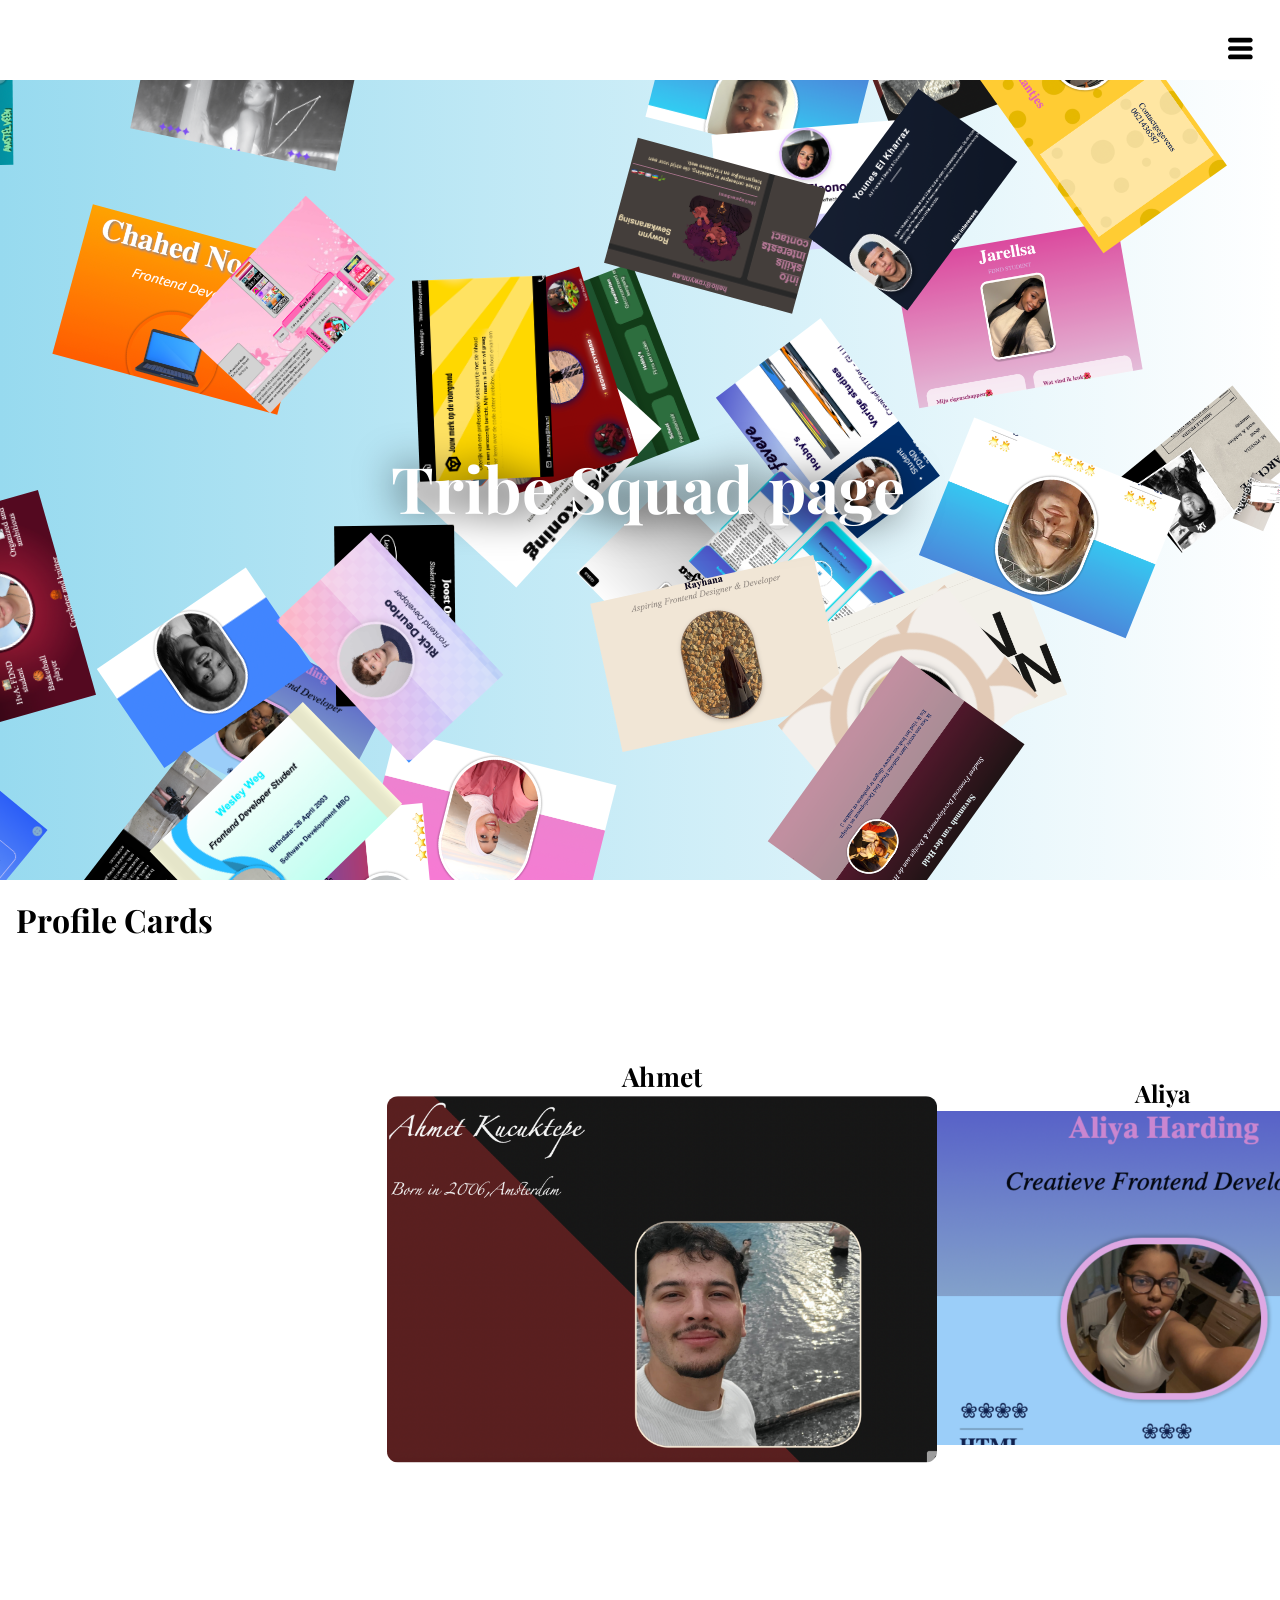
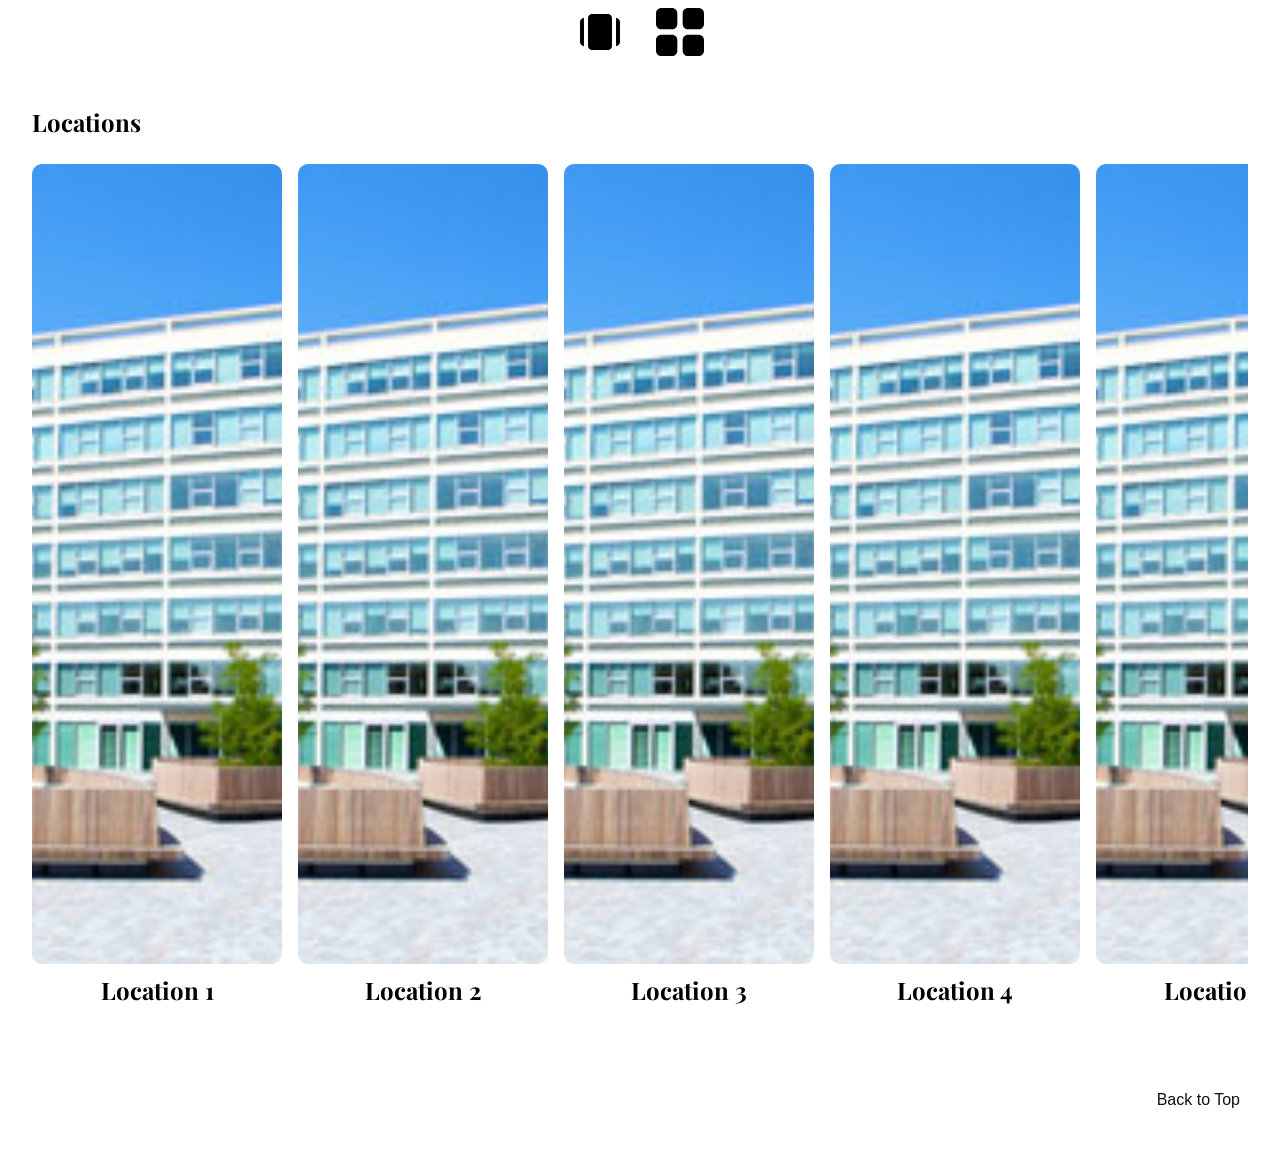
==== index.html @ 88c7d04c "changed img size" ====
<!DOCTYPE html>
<html lang="en">

<head>
    <meta charset="UTF-8">
    <meta name="viewport" content="width=device-width, initial-scale=1.0">
    <title>Tribe Squad Page</title>
    <link rel="stylesheet" href="styles/style.css">
    <link rel="stylesheet" href="styles/nav.css">
    <link rel="stylesheet" href="styles/front-page.css">
    <link rel="stylesheet" href="styles/footer.css">
    <link rel="stylesheet" href="styles/carrousel-grid-cards.css">
    <link rel="stylesheet" href="styles/hero.css">
    <link rel="stylesheet" href="styles/location-scroll-area.css">

    <script src="scripts/script.js" defer></script>
</head>

<body>
    <!-- HEADER -->
    <header>
        <h1>Tribe Squad page</h1>
        <!-- NAVIGATION -->
        <nav>
            <button popovertarget="navigation" aria-label="Toggle navigation menu">
                <img src="./assets/svg/nav-icon.svg" alt="Nav Icon" width="25" height="25">
            </button>
            <ul popover id="navigation">
                <li>
                    <a href="index.html">Home</a>
                </li>
                <li>
                    <a href="#profile-cards">Profile Cards</a>
                </li>
                <li>
                    <a href="#locations">Locations</a>
                </li>
            </ul>
        </nav>
        <!-- END NAVIGATION -->
    </header>
    <!-- END HEADER -->
    <!-- MAIN -->
    <main>
        <!-- HERO -->
        <ul class="hero">
            <li>
                <a href="https://temhasene.github.io/your-tribe-profile-card/">
                    <img src="assets/Ahmet.png" alt="Ahmet" title="Ahmet" width="1772" height="1181">
                </a>
            </li>
            <li>
                <a href="https://aliyaharding.github.io/your-tribe-profile-card/">
                    <img src="assets/Aliya.png" alt="Aliya" title="Aliya" width="1772" height="1181">
                </a>
            </li>
            <li>
                <a href="https://ayalefevere.github.io/your-tribe-profile-card/">
                    <img src="assets/Aya.png" alt="Aya" title="Aya" width="1772" height="1181">
                </a>
            </li>
            <li>
                <a href="https://beyzaarkan.github.io/your-tribe-profile-card/">
                    <img src="assets/Beyza.png" alt="Beyza" title="Beyza" width="1772" height="1181">
                </a>
            </li>
            <li>
                <a href="https://brittvegt.github.io/your-tribe-profile-card/">
                    <img src="assets/Britt.png" alt="Britt" title="Britt" width="1772" height="1181">
                </a>
            </li>
            <li>
                <a href="https://calistusgit.github.io/your-tribe-profile-card/">
                    <img src="assets/Calistus.png" alt="Calistus" title="Calistus" width="1772" height="1181">
                </a>
            </li>
            <li>
                <a href="https://celeste0012.github.io/your-tribe-profile-card/">
                    <img src="assets/Celeste.png" alt="Celeste" title="Celeste" width="1772" height="1181">
                </a>
            </li>
            <li>
                <a href="https://chahedddd.github.io/your-tribe-profile-card/">
                    <img src="assets/Chahed.png" alt="Chahed" title="Chahed" width="1772" height="1181">
                </a>
            </li>
            <li>
                <a href="https://davidoo379.github.io/your-tribe-profile-card/">
                    <img src="assets/David.png" alt="David" title="David" width="1772" height="1181">
                </a>
            </li>
            <li>
                <a href="https://emmatje.github.io/your-tribe-profile-card/">
                    <img src="assets/Emmanuel.png" alt="Emmanuel" title="Emmanuel" width="1772" height="1181">
                </a>
            </li>
            <li>
                <a href="https://h-mti.github.io/your-tribe-profile-card/">
                    <img src="assets/Hajar.png" alt="Hajar" title="Hajar" width="1772" height="1181">
                </a>
            </li>
            <li>
                <a href="https://js5603.github.io/your-tribe-profile-card/">
                    <img src="assets/Jarellsa.png" alt="Jarellsa" title="Jarellsa" width="1772" height="1181">
                </a>
            </li>
            <li>
                <a href="https://jesperkoning1.github.io/your-tribe-profile-card/">
                    <img src="assets/Jesper.png" alt="Jesper" title="Jesper" width="1772" height="1181">
                </a>
            </li>
            <li>
                <a href="https://s2108887.github.io/your-tribe-profile-card/">
                    <img src="assets/Joost.png" alt="Joost" title="Joost" width="1772" height="1181">
                </a>
            </li>
            <li>
                <a href="https://justinverbon1234.github.io/your-tribe-profile-card/">
                    <img src="assets/Justin.png" alt="Justin" title="Justin" width="1772" height="1181">
                </a>
            </li>
            <li>
                <a href="https://loisaantjes.github.io/your-tribe-profile-card/">
                    <img src="assets/Lois.png" alt="Lois" title="Lois" width="1772" height="1181">
                </a>
            </li>
            <li>
                <a href="https://louavb.github.io/your-tribe-profile-card/">
                    <img src="assets/Lou.png" alt="Lou" title="Lou" width="1772" height="1181">
                </a>
            </li>
            <li>
                <a href="https://lyannebos.github.io/your-tribe-profile-card/">
                    <img src="assets/Lyanne.png" alt="Lyanne" title="Lyanne" width="1772" height="1181">
                </a>
            </li>
            <li>
                <a href="https://lyndsey07.github.io/your-tribe-profile-card/">
                    <img src="assets/Lyndsey.png" alt="Lyndsey" title="Lyndsey" width="1772" height="1181">
                </a>
            </li>
            <li>
                <a href="https://melis5016.github.io/your-tribe-profile-card/">
                    <img src="assets/Melissa.png" alt="Melissa" title="Melissa" width="1772" height="1181">
                </a>
            </li>
            <li>
                <a href="https://mikahartono007.github.io/your-tribe-profile-card/">
                    <img src="assets/Mika.png" alt="Mika" title="Mika" width="1772" height="1181">
                </a>
            </li>
            <li>
                <a href="https://m1riale.github.io/your-tribe-profile-card/">
                    <img src="assets/Miriale.png" alt="Miriale" title="Miriale" width="1772" height="1181">
                </a>
            </li>
            <li>
                <a href="https://noeyoo26.github.io/your-tribe-profile-card/">
                    <img src="assets/Noey.png" alt="Noey" title="Noey" width="1772" height="1181">
                </a>
            </li>
            <li>
                <a href="https://queeny2003.github.io/your-tribe-profile-card/">
                    <img src="assets/Queeny.png" alt="Queeny" title="Queeny" width="1772" height="1181">
                </a>
            </li>
            <li>
                <a href="https://rabiaarkan.github.io/your-tribe-profile-card/">
                    <img src="assets/Rabia.png" alt="Rabia" title="Rabia" width="1772" height="1181">
                </a>
            </li>
            <li>
                <a href="https://rayhana7.github.io/your-tribe-profile-card/">
                    <img src="assets/Rayhana.png" alt="Rayhana" title="Rayhana" width="1772" height="1181">
                </a>
            </li>
            <li>
                <a href="https://rickd377.github.io/your-tribe-profile-card/">
                    <img src="assets/Rick.png" alt="Rick" title="Rick" width="1772" height="1181">
                </a>
            </li>
            <li>
                <a href="https://rosavandenbos.github.io/your-tribe-profile-card/">
                    <img src="assets/Rosa.png" alt="Rosa" title="Rosa" width="1772" height="1181">
                </a>
            </li>
            <li>
                <a href="https://rowynn-eu.github.io/fdnd-profile-card/">
                    <img src="assets/Rowynn.png" alt="Rowynn" title="Rowynn" width="1772" height="1181">
                </a>
            </li>
            <li>
                <a href="https://sambalsamss.github.io/your-tribe-profile-card/">
                    <img src="assets/Sam.png" alt="Sam" title="Sam" width="1772" height="1181">
                </a>
            </li>
            <li>
                <a href="https://samielb.github.io/your-tribe-profile-card/">
                    <img src="assets/Sami.png" alt="Sami" title="Sami" width="1772" height="1181">
                </a>
            </li>
            <li>
                <a href="https://savannahvdheld.github.io/your-tribe-profile-card/">
                    <img src="assets/Savannah.png" alt="Savannah" title="Savannah" width="1772" height="1181">
                </a>
            </li>
            <li>
                <a href="https://sophieediepenmaat.github.io/your-tribe-profile-card/">
                    <img src="assets/Sophie.png" alt="Sophie" title="Sophie" width="1772" height="1181">
                </a>
            </li>
            <li>
                <a href="https://stldevelopment.github.io/your-tribe-profile-card/">
                    <img src="assets/Sun.png" alt="Sun" title="Sun" width="1772" height="1181">
                </a>
            </li>
            <li>
                <a href="https://thijs-fdnd.github.io/your-tribe-profile-card/">
                    <img src="assets/Thijs.png" alt="Thijs" title="Thijs" width="1772" height="1181">
                </a>
            </li>
            <li>
                <a href="https://toonicwesley.github.io/your-tribe-profile-card/">
                    <img src="assets/Wesley.png" alt="Wesley" title="Wesley" width="1772" height="1181">
                </a>
            </li>
            <li>
                <a href="https://youneselkharraz.github.io/i-love-web/">
                    <img src="assets/Younes.png" alt="Younes" title="Younes" width="1772" height="1181">
                </a>
            </li>
            <li>
                <a href="https://y0usss.github.io/your-tribe-profile-card/">
                    <img src="assets/Youssra.png" alt="Youssra" title="Youssra" width="1772" height="1181">
                </a>
            </li>

        </ul>
        <!-- END HERO -->
        <!-- PROFILE CARDS -->
        <section class="profile-cards" id="profile-cards">
            <h2>Profile Cards</h2>
            <ul>
                <li>
                    <h3>Ahmet</h3>
                    <a href="https://temhasene.github.io/your-tribe-profile-card/">
                        <img src="assets/Ahmet.png" alt="Ahmet" width="1772" height="1181">
                    </a>
                </li>
                <li>
                    <h3>Aliya</h3>
                    <a href="https://aliyaharding.github.io/your-tribe-profile-card/">
                        <img src="assets/Aliya.png" alt="Aliya" width="1772" height="1181">
                    </a>
                </li>
                <li>
                    <h3>Aya</h3>
                    <a href="https://ayalefevere.github.io/your-tribe-profile-card/">
                        <img src="assets/Aya.png" alt="Aya" width="1772" height="1181">
                    </a>
                </li>
                <li>
                    <h3>Beyza</h3>
                    <a href="https://beyzaarkan.github.io/your-tribe-profile-card/">
                        <img src="assets/Beyza.png" alt="Beyza" width="1772" height="1181">
                    </a>
                </li>
                <li>
                    <h3>Britt</h3>
                    <a href="https://brittvegt.github.io/your-tribe-profile-card/">
                        <img src="assets/Britt.png" alt="Britt" width="1772" height="1181">
                    </a>
                </li>
                <li>
                    <h3>Calistus</h3>
                    <a href="https://calistusgit.github.io/your-tribe-profile-card/">
                        <img src="assets/Calistus.png" alt="Calistus" width="1772" height="1181">
                    </a>
                </li>
                <li>
                    <h3>Celeste</h3>
                    <a href="https://celeste0012.github.io/your-tribe-profile-card/">
                        <img src="assets/Celeste.png" alt="Celeste" width="1772" height="1181">
                    </a>
                </li>
                <li>
                    <h3>Chahed</h3>
                    <a href="https://chahedddd.github.io/your-tribe-profile-card/">
                        <img src="assets/Chahed.png" alt="Chahed" width="1772" height="1181">
                    </a>
                </li>
                <li>
                    <h3>David</h3>
                    <a href="https://davidoo379.github.io/your-tribe-profile-card/">
                        <img src="assets/David.png" alt="David" width="1772" height="1181">
                    </a>
                </li>
                <li>
                    <h3>Emmanuel</h3>
                    <a href="https://emmatje.github.io/your-tribe-profile-card/">
                        <img src="assets/Emmanuel.png" alt="Emmanuel" width="1772" height="1181">
                    </a>
                </li>
                <li>
                    <h3>Hajar</h3>
                    <a href="https://h-mti.github.io/your-tribe-profile-card/">
                        <img src="assets/Hajar.png" alt="Hajar" width="1772" height="1181">
                    </a>
                </li>
                <li>
                    <h3>Jarellsa</h3>
                    <a href="https://js5603.github.io/your-tribe-profile-card/">
                        <img src="assets/Jarellsa.png" alt="Jarellsa" width="1772" height="1181">
                    </a>
                </li>
                <li>
                    <h3>Jesper</h3>
                    <a href="https://jesperkoning1.github.io/your-tribe-profile-card/">
                        <img src="assets/Jesper.png" alt="Jesper" width="1772" height="1181">
                    </a>
                </li>
                <li>
                    <h3>Joost</h3>
                    <a href="https://s2108887.github.io/your-tribe-profile-card/">
                        <img src="assets/Joost.png" alt="Joost" width="1772" height="1181">
                    </a>
                </li>
                <li>
                    <h3>Justin</h3>
                    <a href="https://justinverbon1234.github.io/your-tribe-profile-card/">
                        <img src="assets/Justin.png" alt="Justin" width="1772" height="1181">
                    </a>
                </li>
                <li>
                    <h3>Lois</h3>
                    <a href="https://loisaantjes.github.io/your-tribe-profile-card/">
                        <img src="assets/Lois.png" alt="Lois" width="1772" height="1181">
                    </a>
                </li>
                <li>
                    <h3>Lou</h3>
                    <a href="https://louavb.github.io/your-tribe-profile-card/">
                        <img src="assets/Lou.png" alt="Lou" width="1772" height="1181">
                    </a>
                </li>
                <li>
                    <h3>Lyanne</h3>
                    <a href="https://lyannebos.github.io/your-tribe-profile-card/">
                        <img src="assets/Lyanne.png" alt="Lyanne" width="1772" height="1181">
                    </a>
                </li>
                <li>
                    <h3>Lyndsey</h3>
                    <a href="https://lyndsey07.github.io/your-tribe-profile-card/">
                        <img src="assets/Lyndsey.png" alt="Lyndsey" width="1772" height="1181">
                    </a>
                </li>
                <li>
                    <h3>Melissa</h3>
                    <a href="https://melis5016.github.io/your-tribe-profile-card/">
                        <img src="assets/Melissa.png" alt="Melissa" width="1772" height="1181">
                    </a>
                </li>
                <li>
                    <h3>Mika</h3>
                    <a href="https://mikahartono007.github.io/your-tribe-profile-card/">
                        <img src="assets/Mika.png" alt="Mika" width="1772" height="1181">
                    </a>
                </li>
                <li>
                    <h3>Miriale</h3>
                    <a href="https://m1riale.github.io/your-tribe-profile-card/">
                        <img src="assets/Miriale.png" alt="Miriale" width="1772" height="1181">
                    </a>
                </li>
                <li>
                    <h3>Noey</h3>
                    <a href="https://noeyoo26.github.io/your-tribe-profile-card/">
                        <img src="assets/Noey.png" alt="Noey" width="1772" height="1181">
                    </a>
                </li>
                <li>
                    <h3>Queeny</h3>
                    <a href="https://queeny2003.github.io/your-tribe-profile-card/">
                        <img src="assets/Queeny.png" alt="Queeny" width="1772" height="1181">
                    </a>
                </li>
                <li>
                    <h3>Rabia</h3>
                    <a href="https://rabiaarkan.github.io/your-tribe-profile-card/">
                        <img src="assets/Rabia.png" alt="Rabia" width="1772" height="1181">
                    </a>
                </li>
                <li>
                    <h3>Rayhana</h3>
                    <a href="https://rayhana7.github.io/your-tribe-profile-card/">
                        <img src="assets/Rayhana.png" alt="Rayhana" width="1772" height="1181">
                    </a>
                </li>
                <li>
                    <h3>Rick</h3>
                    <a href="https://rickd377.github.io/your-tribe-profile-card/">
                        <img src="assets/Rick.png" alt="Rick" width="1772" height="1181">
                    </a>
                </li>
                <li>
                    <h3>Rosa</h3>
                    <a href="https://rosavandenbos.github.io/your-tribe-profile-card/">
                        <img src="assets/Rosa.png" alt="Rosa" width="1772" height="1181">
                    </a>
                </li>
                <li>
                    <h3>Rowynn</h3>
                    <a href="https://rowynn-eu.github.io/fdnd-profile-card/">
                        <img src="assets/Rowynn.png" alt="Rowynn" width="1772" height="1181">
                    </a>
                </li>
                <li>
                    <h3>Sam</h3>
                    <a href="https://sambalsamss.github.io/your-tribe-profile-card/">
                        <img src="assets/Sam.png" alt="Sam" width="1772" height="1181">
                    </a>
                </li>
                <li>
                    <h3>Sami</h3>
                    <a href="https://samielb.github.io/your-tribe-profile-card/">
                        <img src="assets/Sami.png" alt="Sami" width="1772" height="1181">
                    </a>
                </li>
                <li>
                    <h3>Savannah</h3>
                    <a href="https://savannahvdheld.github.io/your-tribe-profile-card/">
                        <img src="assets/Savannah.png" alt="Savannah" width="1772" height="1181">
                    </a>
                </li>
                <li>
                    <h3>Sophie</h3>
                    <a href="https://sophieediepenmaat.github.io/your-tribe-profile-card/">
                        <img src="assets/Sophie.png" alt="Sophie" width="1772" height="1181">
                    </a>
                </li>
                <li>
                    <h3>Sun</h3>
                    <a href="https://stldevelopment.github.io/your-tribe-profile-card/">
                        <img src="assets/Sun.png" alt="Sun" width="1772" height="1181">
                    </a>
                </li>
                <li>
                    <h3>Thijs</h3>
                    <a href="https://thijs-fdnd.github.io/your-tribe-profile-card/">
                        <img src="assets/Thijs.png" alt="Thijs" width="1772" height="1181">
                    </a>
                </li>
                <li>
                    <h3>Wesley</h3>
                    <a href="https://toonicwesley.github.io/your-tribe-profile-card/">
                        <img src="assets/Wesley.png" alt="Wesley" width="1772" height="1181">
                    </a>
                </li>
                <li>
                    <h3>Younes</h3>
                    <a href="https://youneselkharraz.github.io/i-love-web/">
                        <img src="assets/Younes.png" alt="Younes" width="1772" height="1181">
                    </a>
                </li>
                <li>
                    <h3>Youssra</h3>
                    <a href="https://y0usss.github.io/your-tribe-profile-card/">
                        <img src="assets/Youssra.png" alt="Youssra" width="1772" height="1181">
                    </a>
                </li>
            </ul>
            <!-- CAROUSEL/GRID BUTTONS -->
            <div class="carrousel-grid-toggle"> <!-- DIV FOR CAROUSEL/GRID BUTTONS BACKGROUND -->
                <button class="carrousel-button">
                    <img src="./assets/svg/carrousel-icon.svg" alt="Nav Icon" width="80" height="80">
                </button>
                <button class="grid-button">
                    <img src="./assets/svg/grid-icon.svg" alt="Nav Icon" width="80" height="80">
                </button>
            </div>
            <!-- END CAROUSEL/GRID BUTTONS -->
        </section>
        <!-- END PROFILE CARDS -->
        <!-- LOCATIONS -->
        <section id="locations">
            <h2>Locations</h2>
            <ul>
                <li>
                    <!-- #TODO FILL ? IN WITH IMAGE AND LINK AND TITLE -->
                    <a href="template-location.html">
                        <img src="assets/Location placeholder.jpg" alt="Location 1" width="1200" height="800">
                    </a>
                    <h3>Location 1</h3>
                </li>
                 <li>
                    <!-- #TODO FILL ? IN WITH IMAGE AND LINK AND TITLE -->
                    <a href="template-location.html">
                        <img src="assets/Location placeholder.jpg" alt="Location 2" width="1200" height="800">
                    </a>
                    <h3>Location 2</h3>
                </li>
                 <li>
                    <!-- #TODO FILL ? IN WITH IMAGE AND LINK AND TITLE -->
                    <a href="template-location.html">
                        <img src="assets/Location placeholder.jpg" alt="Location 3" width="1200" height="800">
                    </a>
                    <h3>Location 3</h3>
                </li>
                 <li>
                    <!-- #TODO FILL ? IN WITH IMAGE AND LINK AND TITLE -->
                    <a href="template-location.html">
                        <img src="assets/Location placeholder.jpg" alt="Location 4" width="1200" height="800">
                    </a>
                    <h3>Location 4</h3>
                </li>
                 <li>
                    <!-- #TODO FILL ? IN WITH IMAGE AND LINK AND TITLE -->
                    <a href="template-location.html">
                        <img src="assets/Location placeholder.jpg" alt="Location 5" width="1200" height="800">
                    </a>
                    <h3>Location 5</h3>
                </li>
            </ul>
        </section>
        <!-- END LOCATIONS -->
    </main>
    <!-- END MAIN -->
    <!-- FOOTER -->
    <footer>
        <a href="#">Back to Top</a>
    </footer>
    <!-- END FOOTER -->
</body>

</html>
---- styles/style.css ----
/* ==================================================
   CSS VARIABLES
   Globale waarden die door de hele website
   gebruikt kunnen worden.
   ================================================== */
@import url('https://fonts.googleapis.com/css2?family=Playfair+Display:wght@400;500;600;700&display=swap');
@import url('https://fonts.googleapis.com/css2?family=Comic+Relief:wght@400;700&display=swap');

:root {
   /* TYPOGRAPHY */
   --FONT_FAMILY: Arial, sans-serif;
   --FONT_FAMILY_ARROW_ICONS: "Comic Relief", sans-serif;
   --FONT_TITLE: 'Playfair Display', serif;
   --FONT_SIZE: 1rem;
   --FONT_SIZE_H1: 4rem;
   --FONT_SIZE_H2: 2rem;
   --FONT_SIZE_H3: 1.5rem;
   --LINE_HEIGHT: 1.5;

   /* COLORS */
   --COLOR_BACKGROUND: #ffffff;
   --COLOR_BACKGROUND_HIGHLIGHT: #97daef;
   --COLOR_BACKGROUND_BUTTON: #e4e4e4;
   --COLOR_BACKGROUND_ACTIVE: #696969;
   --COLOR_BACKGROUND_GRADIENT: #97daef;
   --COLOR_BACKGROUND_GRID_CARDS: #a6d8e6;
   --COLOR_WHITE: #ffffff;
   --COLOR_BLACK: #000000;
   --COLOR_TEXT: #111111;

   /* SPACING */
   --SPACING_SMALL: 0.5rem;
   --SPACING_MEDIUM: 1rem;
   --SPACING_LARGE: 2rem;

   /* BORDERS */
   --BORDER_RADIUS: 10px;
   --BORDER_WITDH: 1px;
   --BORDER_COLOR: #000000;

   /* HEADER */
   --HEADER_HEIGHT: 5rem;

   /* HERO */
   --HERO_HEIGHT: 800px;

   /* PROFILE CARDS SECTION */
   --PROFILE_CARD_SECTION_HEIGHT: 600px;
   --PROFILE_CARD_ACTIVE_SCALE: 1.1;
   --PROFILE_CARD_ACTIVE_SCALE_MOBILE: 1.3;
   --PROFILE_CARD_GRID_MIN_WIDTH: 250px;

   /* ARROW BUTTONS */
   --ARROW_BUTTON_SCALE: 10rem;

   /* PROFILE CARD VIEWING MODE BUTTONS */
   --VIEWING_MODE_BUTTONS_SIZE: 80px;

   /* BREAKPOINTS */
   --BREAKPOINT_MOBILE: 40rem;

}


/* ==================================================
   STYLE RESET
   Standaard browserstijlen worden gereset zodat
   we vanuit een consistente basis kunnen werken.
   ================================================== */

/*
   Box-sizing zorgt ervoor dat padding en border
   worden meegerekend in de totale breedte en
   hoogte van een element.
*/
*,
*::before,
*::after {
   box-sizing: border-box;
}


/*
   Standaard margin en padding worden verwijderd.
*/
* {
   margin: 0;
   padding: 0;
}


/*
   De body gebruikt het standaard lettertype,
   de standaard tekstgrootte en regelafstand
   van de website.
*/
body {
   background-color: var(--COLOR_BACKGROUND);
   color: var(--COLOR_TEXT);
   font-family: var(--FONT_FAMILY);
   font-size: var(--FONT_SIZE);
   line-height: var(--LINE_HEIGHT);
}


/*
   De standaard bolletjes en nummers van lijsten
   worden verwijderd.
*/
ul,
ol {
   list-style: none;
}


/*
   Afbeeldingen worden als block-element weergegeven
   en kunnen niet groter worden dan hun container.
*/
img {
   display: block;
   max-width: 100%;
}


/*
   Links nemen standaard de kleur over van hun
   omliggende element.
*/
a {
   color: inherit;
   text-decoration: none;
}


/*
   Buttons gebruiken hetzelfde lettertype als
   de rest van de website.
*/
button {
   font: inherit;
}

/* TITLES */

h1,
h2,
h3 {
   font-family: var(--FONT_TITLE);
   font-weight: 700;
   color: var(--COLOR_BLACK);
}
---- styles/nav.css ----
/* MAKE THE HEADER STICKY EN GRID */
header {
    position: sticky;
    top: 0;
    display: grid;
    background-color: var(--COLOR_BACKGROUND);
    grid-template-columns: 1fr 80px;
    height: var(--HEADER_HEIGHT);
    width: 100%;
    z-index: 1;

    @media (min-width: 30em) {
        position: relative;
    }
}

/* ALIGN THE TITLE */
header h1 {
    align-self: center;
    padding-left: var(--SPACING_MEDIUM);
    font-family: var(--FONT_TITLE);
    font-size: var(--FONT_SIZE_H1);

    /* MOVE TITLE TO CENTER OF HERO */
    @media (min-width: 30em) {
        justify-self: center;
        transform: translate(40px, calc(calc(var(--HERO_HEIGHT) / 2) + calc(var(--HEADER_HEIGHT)) / 2));
        filter: drop-shadow(0px 0px 20px rgb(0, 0, 0));
        color: var(--COLOR_WHITE)
    }
}

/* ALIGN THE NAV BUTTON */
nav {
    padding: var(--SPACING_MEDIUM);
    align-self: center;
    justify-self: center;
    display: flex;
}

/* NAV BUTTON STYLING */
button[popovertarget] {
    padding: var(--SPACING_SMALL);
    border-radius: var(--BORDER_RADIUS);
    background-color: var(--COLOR_BACKGROUND);
    color: var(--COLOR_TEXT);
    border: 0;
    justify-self: center;
    cursor: pointer;
    transition: background-color 0.2s ease;
}

button[popovertarget]:hover,
button[popovertarget]:focus-visible {
    background-color: var(--COLOR_BACKGROUND_HIGHLIGHT);
}

button[popovertarget]:active {
    background-color: var(--COLOR_BACKGROUND_ACTIVE);
}

/* POPOVER STYLING AND TRANSITION */
[popover] {
    z-index: -1;
    transition:
        opacity 0.2s ease,
        transform 0.2s ease,
        display 0s allow-discrete,
        overlay 0.2s allow-discrete;
}

/* POPOVER OPEN STATE */
[popover]:popover-open {
    border: 0;
    background-color: var(--COLOR_BACKGROUND);
    border-radius: 0 0 var(--BORDER_RADIUS) var(--BORDER_RADIUS);
    inset: var(--HEADER_HEIGHT) var(--SPACING_MEDIUM) auto auto;
    transform: translateX(0);
}

/* POPOVER CLOSE STATE */
@starting-style {
    [popover]:popover-open {
        transform: translateX(200px);
    }
}

/* LIST AND ANCHORS STYLING */
nav ul {
    padding: var(--SPACING_MEDIUM);
    padding-top: 0;

    a {
        display: inline-block;
        width: 120px;
        margin: var(--SPACING_SMALL);
        padding: var(--SPACING_SMALL);
        border-radius: var(--BORDER_RADIUS);
        background-color: var(--COLOR_BACKGROUND_BUTTON);
        color: var(--COLOR_TEXT);
        transition: background-color 0.2s ease;
    }

    a:hover,
    a:focus-visible {
        background-color: var(--COLOR_BACKGROUND_HIGHLIGHT);
    }

    a:active {
        background-color: var(--COLOR_BACKGROUND_ACTIVE);
    }
}
---- styles/footer.css ----
/* FOOTER */

footer {
    display: flex;
    justify-content: flex-end;
    padding: var(--SPACING_LARGE);
    background-color: transparent;
}

/* Link als knop */

footer a {
    padding: var(--SPACING_SMALL);
    border: 0;
    border-radius: var(--BORDER_RADIUS);
    background-color: var(--COLOR_BACKGROUND);
    color: var(--COLOR_TEXT);
    text-decoration: none;
    transition: background-color 0.2s ease;
}

/* Hover-effect */

footer a:hover,
footer a:focus-visible {
    background-color: var(--COLOR_BACKGROUND_HIGHLIGHT);
}

/* Focus-effect */

footer a:focus-visible {
    outline: 1px solid var(--COLOR_BLACK);
    outline-offset: var(--SPACING_SMALL);
}
---- styles/carrousel-grid-cards.css ----
/* MAKING THE PROFILECARD SECTION A GRID */
.profile-cards {
    display: grid;
    grid-template-columns: 1fr 80px 1fr 1fr 1fr 80px 1fr;
    grid-template-rows: 5rem 1fr 80px 1fr min-content;
}

/* PLACING THE H2 INSIDE THE GRID */
.profile-cards h2 {
    grid-column: 1/8;
    grid-row: 1/2;
    align-self: center;
    font-size: var(--FONT_SIZE_H2);
    padding: var(--SPACING_MEDIUM);
}

/* SETTING THE LOCATION OF THE RIGHT ARROW IN THE GRID */
.profile-cards ul::scroll-button(right) {
    content: ">";
    grid-column: 6/7;
    grid-row: 3/4;
}

/* SETTING THE LOCATION OF THE RIGHT ARROW IN THE GRID */
.profile-cards ul::scroll-button(left) {
    content: "<";
    grid-column: 2/3;
    grid-row: 3/4;
}

/* HIDING THE ARROWS WHEN THE PROFILE CARDS ARE IN GRID MODE */
.profile-cards ul.profile-cards-grid::scroll-button(right),
.profile-cards ul.profile-cards-grid::scroll-button(left) {
    display: none;
}

/* START STYLING THE ARROW BUTTONS */
.profile-cards ul::scroll-button(right),
.profile-cards ul::scroll-button(left) {

    /* HIDE WHEN SCREEN GOES TO MOBILE */
    @media (max-width: 40rem) {
        display: none;
    }

    background-color: unset;
    border: unset;
    outline: unset;
    font-size: var(--ARROW_BUTTON_SCALE);
    color: var(--COLOR_WHITE);
    font-family: var(--FONT_FAMILY_ARROW_ICONS);
    text-align: center;
    text-justify: center;
    padding-bottom: var(--SPACING_MEDIUM);
    filter: drop-shadow(0px 0px 10px var(--COLOR_BLACK));

    transition: all 0.2s ease;
}

.profile-cards ul::scroll-button(right):hover,
.profile-cards ul::scroll-button(left):hover,
.profile-cards ul::scroll-button(right):focus,
.profile-cards ul::scroll-button(left):focus {
    scale: 1.2;
    filter: drop-shadow(0px 0px 20px var(--COLOR_BLACK));
}

.profile-cards ul::scroll-button(right):active,
.profile-cards ul::scroll-button(left):active {
    scale: 0.9;
}

/* END STYLING THE ARROW BUTTONS */
/* STYLING FOR THE PROFILE CARDS IN CARRAOUSEL MODE */
.profile-cards ul {
    grid-column: 1/8;
    grid-row: 2/5;
    height: var(--PROFILE_CARD_SECTION_HEIGHT);

    display: flex;
    flex-direction: row;

    /* SWITH TO VERTICAL CARROUSEL */
    @media (max-width: 40rem) {
        flex-direction: column;
        overflow-y: scroll;
        overflow-x: unset;
        scroll-snap-type: y mandatory;
        scroll-padding: var(--SPACING_MEDIUM) 0px;
        padding-left: 0;
        padding-right: 0;
        padding-top: calc(50% - (300px / 2));
        padding-bottom: calc(50% - (300px / 2));
    }

    /* END SWITCH TO CARROUSEL */

    align-self: center;
    justify-content: flex-start;

    padding-top: var(--SPACING_LARGE);
    padding-bottom: var(--SPACING_LARGE);

    overflow-x: scroll;
    scroll-behavior: smooth;
    scrollbar-width: none;
    scroll-snap-type: x mandatory;
    scroll-padding: 0 var(--SPACING_MEDIUM);
    padding-left: calc(50% - (350px / 2));
    padding-right: calc(50% - (350px / 2));
    
    @media (max-width: 40rem){
        padding-top: calc(50% - (150px / 2));
        padding-bottom: calc(50% - (150px / 2));
    }

    /* CARD STYLING */
    li {
        align-self: center;
        scroll-snap-align: center;
        scroll-snap-stop: always;
        transition: all 0.2s ease;
        /* MOVE TEXT ON TOP OF THE IMAGE */
        @media (max-width: 40rem) {
            display: grid;
            grid-template-columns: 1fr;
            grid-template-rows: min-content 1fr;
        }

        h3 {
            text-align: center;
            font-size: var(--FONT_SIZE_H3);
            width: min(500px, 60vw);
            /* MOVE H3 INTO GRID */
            @media (max-width: 40rem) {
                grid-column: 1/2;
                grid-row: 1/2;
                color: transparent;
                text-align: left;
                padding-left: var(--SPACING_SMALL);
                filter: drop-shadow(0px 0px 10px var(--COLOR_BLACK));
            }
        }

        img {
            width: 100%;
            height: auto;
            border-radius: var(--BORDER_RADIUS);

        }
        /* MOVE THE A THAT CONTAINS THE IMAGE INTO THE GRID */
        a {
            @media (max-width: 40rem) {
                grid-column: 1/2;
                grid-row: 1/3;
            }
        }

    }

    li.active {
        scale: var(--PROFILE_CARD_ACTIVE_SCALE);

        @media (max-width: 40rem) {
            scale: var(--PROFILE_CARD_ACTIVE_SCALE_MOBILE);
        }

        h3 {
            @media (max-width: 40rem) {
                z-index: 1;
                color: var(--COLOR_WHITE);
            }
        }
    }

}

/* END CARRAOUSEL MODE */


/* STYLING FOR THE PROFILE CARDS IN GRID MODE */
.profile-cards ul.profile-cards-grid {
    background: unset;
    flex-wrap: wrap;
    height: var(--PROFILE_CARD_SECTION_HEIGHT);
    overflow-x: auto;
    overflow-y: scroll;
    scroll-behavior: smooth;
    align-self: flex-start;
    justify-content: space-evenly;
    padding: var(--SPACING_MEDIUM);
    gap: var(--SPACING_MEDIUM);
    mask-image: linear-gradient(180deg, rgb(255, 255, 255) 0%, rgba(0, 0, 0, 1) 85%, rgba(255, 255, 255, 0) 100%);

    @media (max-width: 40rem) {
        flex-direction: row;
        flex-wrap: wrap;
        overflow-y: scroll;
        overflow-x: unset;
        scroll-snap-type: y mandatory;
    }

    li {
        background: var(--COLOR_BACKGROUND_GRID_CARDS);
        transition: all 0.2s ease;
        flex: 1 1 auto;
        width: 250px;
        border-radius: var(--BORDER_RADIUS);
        padding: 1rem;


        h3 {
            text-align: center;
            font-size: 2rem;
            width: 100%;
        }

        img {
            width: 100%;
            height: auto;
            border-radius: var(--BORDER_RADIUS);
        }
    }

    li:nth-child(even) {
        display: flex;
        flex-direction: column-reverse;
    }


    li.active {
        scale: 1.0;
    }
}

/* END GRID MODE */

/* STYLING THE PROFILE CARD VIEWING MODE BUTTONS */
.carrousel-grid-toggle {
    grid-column: 4/5;
    grid-row: 5/6;
    padding: var(--SPACING_MEDIUM);
    display: flex;
    flex-direction: row;
    align-self: center;
    justify-self: center;
}

.carrousel-button,
.grid-button {
    width: var(--VIEWING_MODE_BUTTONS_SIZE);
    height: var(--VIEWING_MODE_BUTTONS_SIZE);
    background: unset;
    border: unset;
    padding: var(--SPACING_MEDIUM);

    transition: all 0.2s ease;
}

.carrousel-button:hover,
.grid-button:hover,
.carrousel-button:focus,
.grid-button:focus {
    scale: 1.2;
}

.carrousel-button:active,
.grid-button:active {
    scale: 0.9;
}

/* END VIEWING MODE BUTTONS */
---- styles/hero.css ----
/* A BACKGROUND WITH A SET HEIGHT ON THE HERO CONTAINER */
.hero{
    position: relative;
    width: 100vw;
    height: var(--HERO_HEIGHT);
    overflow: hidden;
    background-image: linear-gradient(0.25turn, var(--COLOR_BACKGROUND_GRADIENT), var(--COLOR_BACKGROUND));
}
/* CARD PREVIEWS ARE FREE TO MOVE AND START IN THE MIDDLE */
.hero li{
    position: absolute;
    list-style: none;
    display: block;
    left: -300px;
    top: uset;
}
/* IMG RESIZED AND MAINTAINS ASPECT RATIO */
.hero li img {
    width: 200px;
    height: auto;
    aspect-ratio: auto;
}
---- styles/location-scroll-area.css ----
/* LOCATIONS */

#locations {
    padding: var(--SPACING_LARGE);
}

/* LOCATION TITLE */

#locations h2 {
    margin-bottom: var(--SPACING_MEDIUM);
}

/* LOCATION SCROLL AREA */

#locations ul {
    display: flex;
    gap: var(--SPACING_MEDIUM);
    overflow-x: auto;
    padding: var(--SPACING_SMALL);
    scroll-behavior: smooth;
    scroll-snap-type: x mandatory;
    scrollbar-width: none;
}

/* LOCATION CARDS */

#locations li {
    flex: 0 0 250px;
    scroll-snap-align: start;
}

/* LOCATION IMAGES */

#locations li img {
    width: 100%;
    aspect-ratio: 4 / 3;
    object-fit: cover;
    border-radius: var(--BORDER_RADIUS);
}

/* LOCATION TITLES */

#locations li h3 {
    margin-top: var(--SPACING_SMALL);
    text-align: center;
    font-size: var(--FONT_SIZE_H3);
}

/* LOCATION LINKS */

#locations li a {
    display: block;
}

/* HIDE SCROLLBAR */

#locations ul::-webkit-scrollbar {
    display: none;
}

/* MOBILE */

@media (max-width: 40rem) {
    #locations {
        padding: var(--SPACING_MEDIUM);
    }

    #locations li {
        flex-basis: 200px;
    }
}
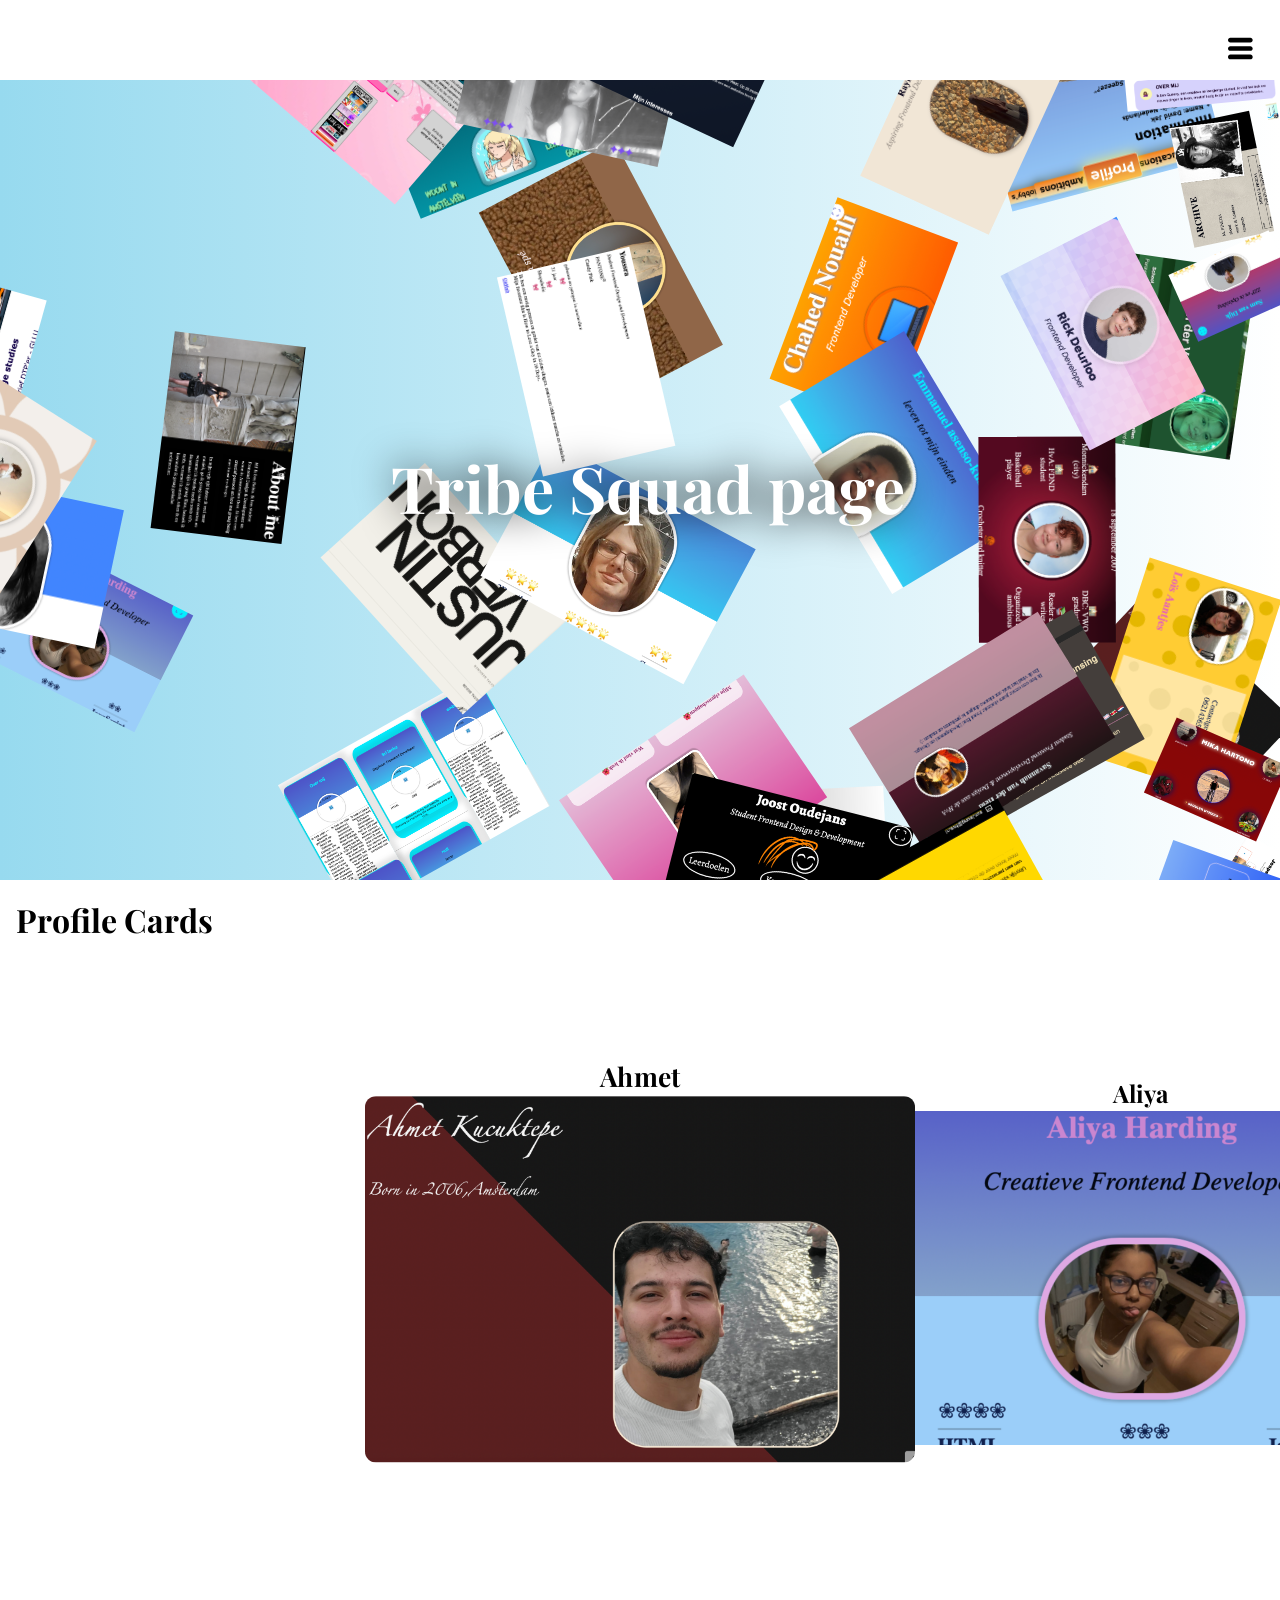
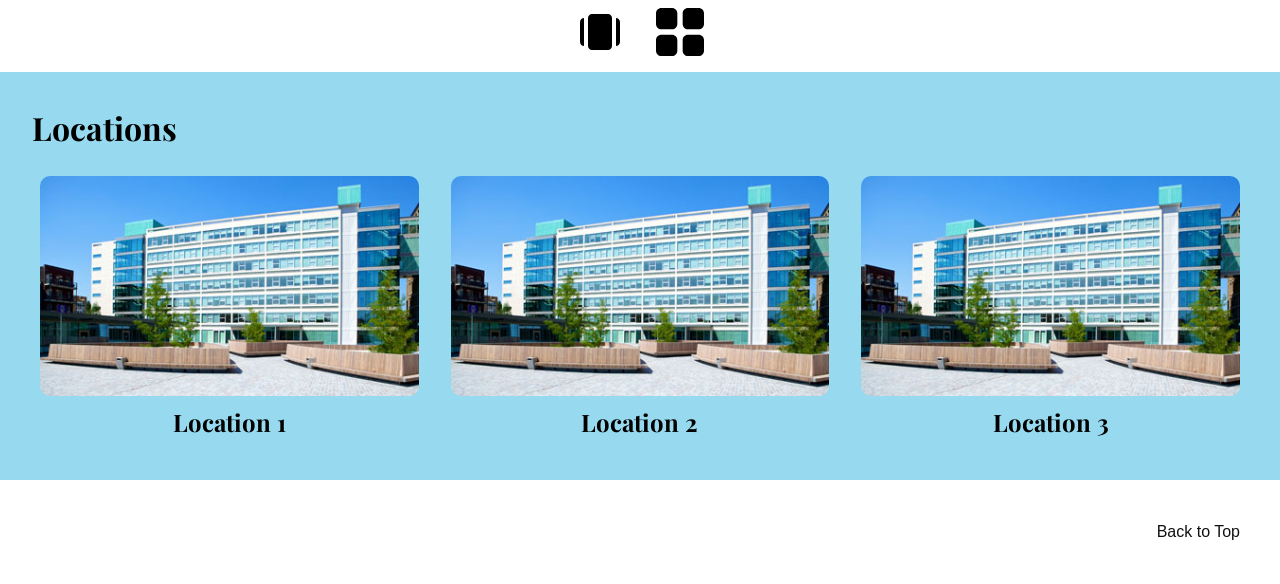
==== commit 41496d5e: "changed id to class" ====
--- a/index.html
+++ b/index.html
@@ -483,39 +483,34 @@
         </section>
         <!-- END PROFILE CARDS -->
         <!-- LOCATIONS -->
-        <section id="locations">
+        <section class="locations">
             <h2>Locations</h2>
             <ul>
                 <li>
-                    <!-- #TODO FILL ? IN WITH IMAGE AND LINK AND TITLE -->
                     <a href="template-location.html">
                         <img src="assets/Location placeholder.jpg" alt="Location 1" width="1200" height="800">
                     </a>
                     <h3>Location 1</h3>
                 </li>
-                 <li>
-                    <!-- #TODO FILL ? IN WITH IMAGE AND LINK AND TITLE -->
+                <li>
                     <a href="template-location.html">
                         <img src="assets/Location placeholder.jpg" alt="Location 2" width="1200" height="800">
                     </a>
                     <h3>Location 2</h3>
                 </li>
-                 <li>
-                    <!-- #TODO FILL ? IN WITH IMAGE AND LINK AND TITLE -->
+                <li>
                     <a href="template-location.html">
                         <img src="assets/Location placeholder.jpg" alt="Location 3" width="1200" height="800">
                     </a>
                     <h3>Location 3</h3>
                 </li>
-                 <li>
-                    <!-- #TODO FILL ? IN WITH IMAGE AND LINK AND TITLE -->
+                <li>
                     <a href="template-location.html">
                         <img src="assets/Location placeholder.jpg" alt="Location 4" width="1200" height="800">
                     </a>
                     <h3>Location 4</h3>
                 </li>
-                 <li>
-                    <!-- #TODO FILL ? IN WITH IMAGE AND LINK AND TITLE -->
+                <li>
                     <a href="template-location.html">
                         <img src="assets/Location placeholder.jpg" alt="Location 5" width="1200" height="800">
                     </a>
--- a/styles/style.css
+++ b/styles/style.css
@@ -24,6 +24,7 @@
    --COLOR_BACKGROUND_ACTIVE: #696969;
    --COLOR_BACKGROUND_GRADIENT: #97daef;
    --COLOR_BACKGROUND_GRID_CARDS: #a6d8e6;
+   --COLOR_ACCENT: #97daef;
    --COLOR_WHITE: #ffffff;
    --COLOR_BLACK: #000000;
    --COLOR_TEXT: #111111;
--- a/styles/location-scroll-area.css
+++ b/styles/location-scroll-area.css
@@ -1,46 +1,49 @@
 /* LOCATIONS */
 
-#locations {
+.locations {
     padding: var(--SPACING_LARGE);
+    background-color: var(--COLOR_ACCENT);
 }
 
 /* LOCATION TITLE */
 
-#locations h2 {
+.locations h2 {
     margin-bottom: var(--SPACING_MEDIUM);
+    font-family: var(--FONT_TITLE);
+    font-size: 2rem;
 }
 
 /* LOCATION SCROLL AREA */
 
-#locations ul {
+.locations ul {
     display: flex;
-    gap: var(--SPACING_MEDIUM);
+    gap: var(--SPACING_LARGE);
+    width: 100%;
     overflow-x: auto;
     padding: var(--SPACING_SMALL);
     scroll-behavior: smooth;
-    scroll-snap-type: x mandatory;
     scrollbar-width: none;
 }
 
 /* LOCATION CARDS */
 
-#locations li {
-    flex: 0 0 250px;
-    scroll-snap-align: start;
+.locations li {
+    flex: 0 0 calc((100% - (2 * var(--SPACING_LARGE))) / 3);
 }
 
 /* LOCATION IMAGES */
 
-#locations li img {
+.locations li img {
+    display: block;
     width: 100%;
-    aspect-ratio: 4 / 3;
+    height: 220px;
     object-fit: cover;
     border-radius: var(--BORDER_RADIUS);
 }
 
 /* LOCATION TITLES */
 
-#locations li h3 {
+.locations li h3 {
     margin-top: var(--SPACING_SMALL);
     text-align: center;
     font-size: var(--FONT_SIZE_H3);
@@ -48,24 +51,24 @@
 
 /* LOCATION LINKS */
 
-#locations li a {
+.locations li a {
     display: block;
 }
 
 /* HIDE SCROLLBAR */
 
-#locations ul::-webkit-scrollbar {
+.locations ul::-webkit-scrollbar {
     display: none;
 }
 
 /* MOBILE */
 
 @media (max-width: 40rem) {
-    #locations {
+    .locations {
         padding: var(--SPACING_MEDIUM);
     }
 
-    #locations li {
+    .locations li {
         flex-basis: 200px;
     }
 }
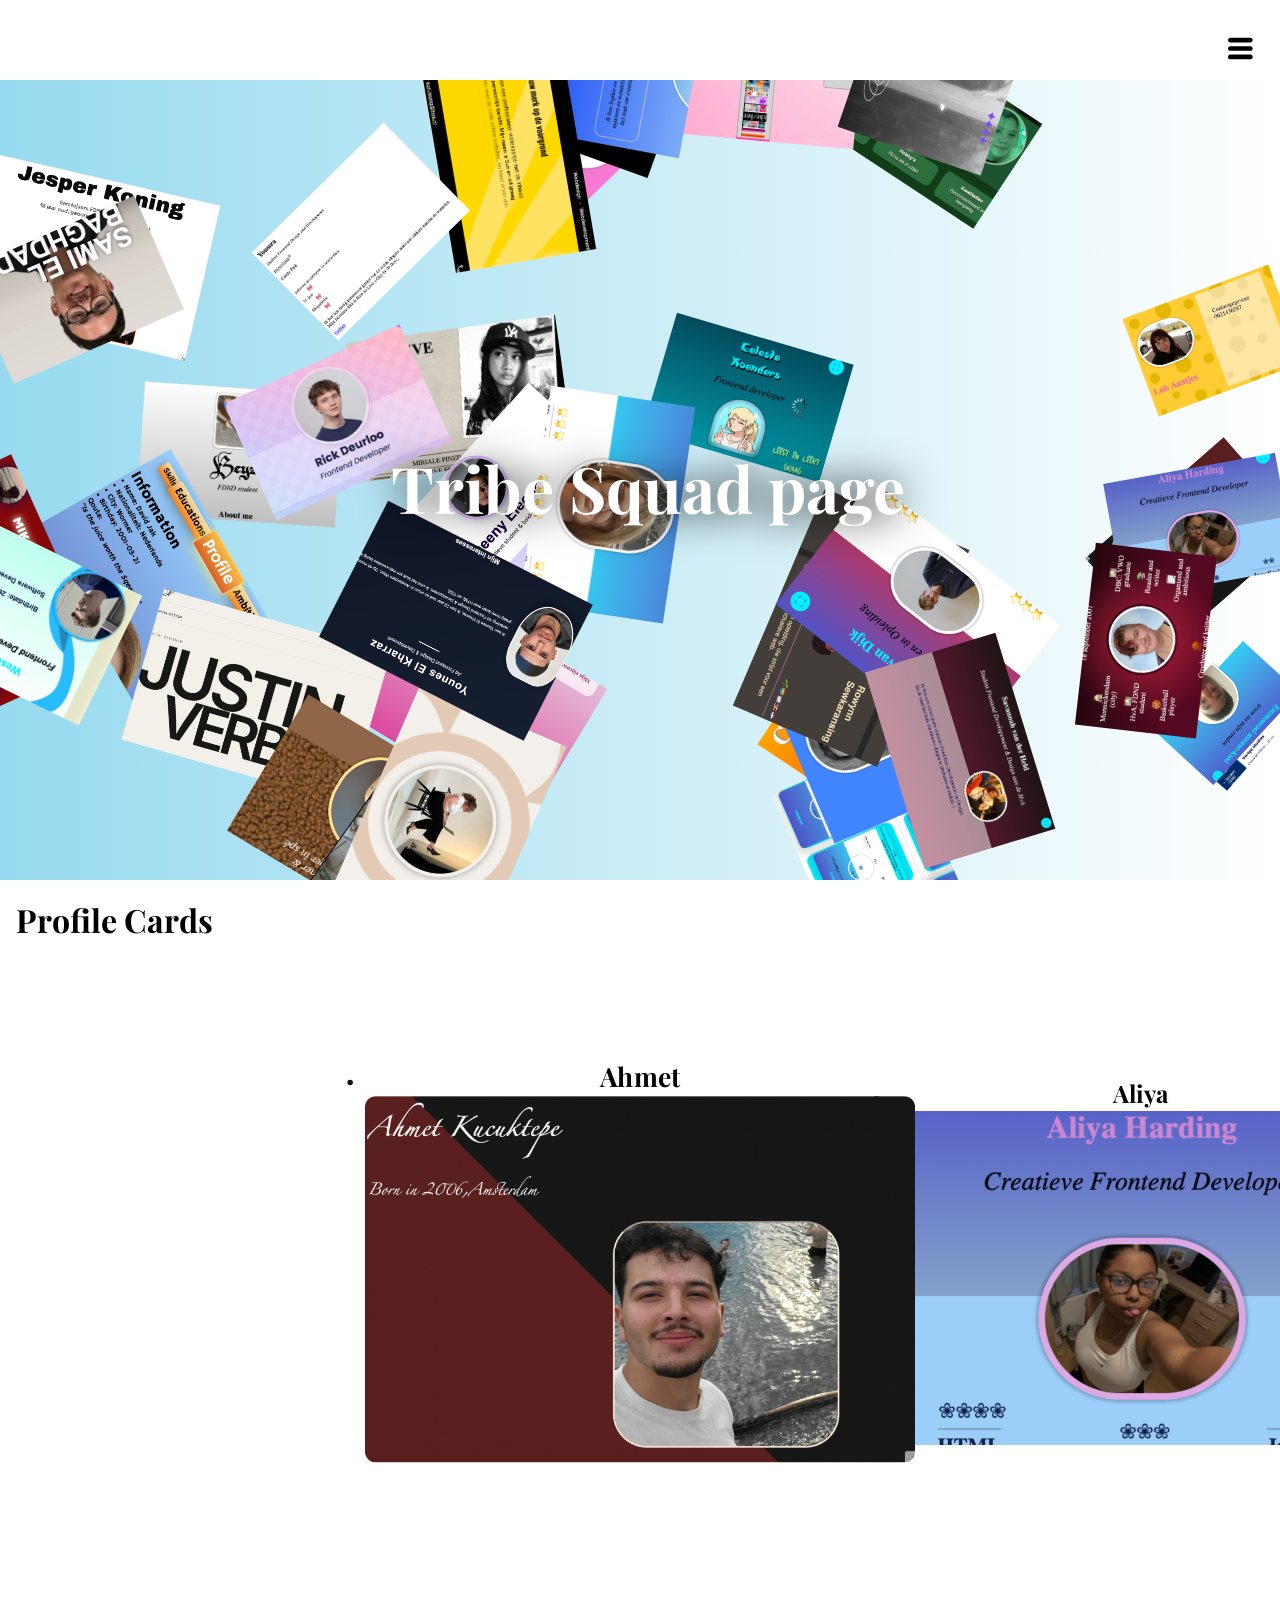
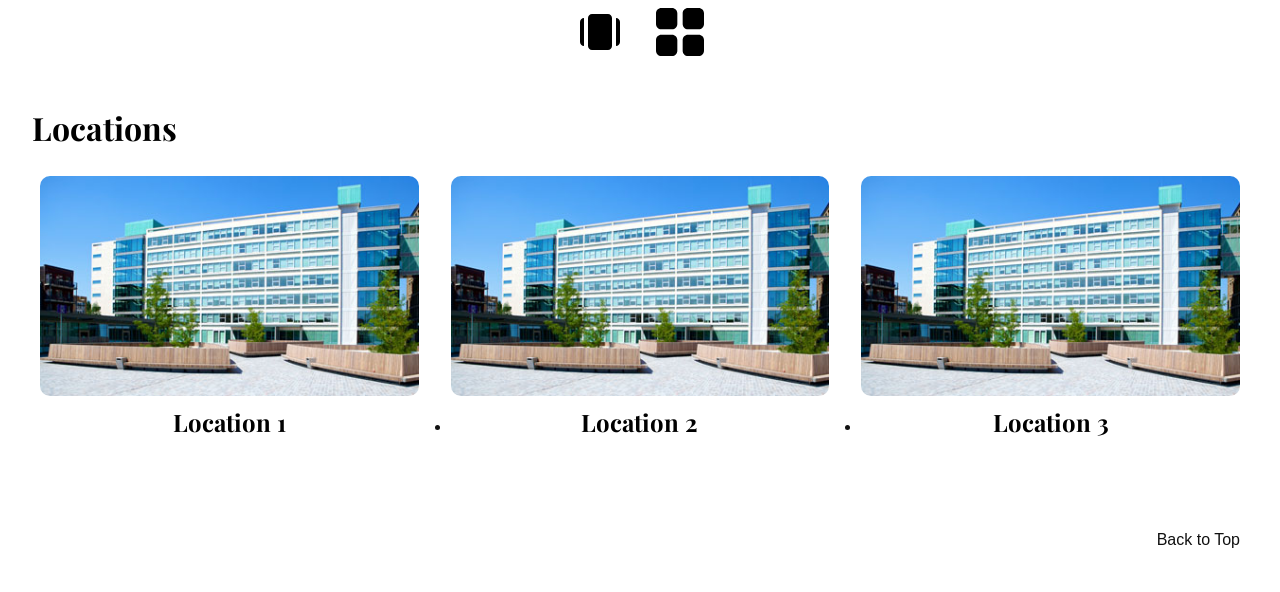
==== commit 0905c4a0: "changed id id weer terug" ====
--- a/index.html
+++ b/index.html
@@ -483,7 +483,7 @@
         </section>
         <!-- END PROFILE CARDS -->
         <!-- LOCATIONS -->
-        <section class="locations">
+        <section class="locations" id="locations">
             <h2>Locations</h2>
             <ul>
                 <li>
--- a/styles/style.css
+++ b/styles/style.css
@@ -108,7 +108,7 @@
    De standaard bolletjes en nummers van lijsten
    worden verwijderd.
 */
-ul,
+
 ol {
    list-style: none;
 }
--- a/styles/location-scroll-area.css
+++ b/styles/location-scroll-area.css
@@ -2,7 +2,7 @@
 
 .locations {
     padding: var(--SPACING_LARGE);
-    background-color: var(--COLOR_ACCENT);
+    background-color: var(--COLOR_WHITE);
 }
 
 /* LOCATION TITLE */
@@ -21,8 +21,8 @@
     width: 100%;
     overflow-x: auto;
     padding: var(--SPACING_SMALL);
+    padding-bottom: var(--SPACING_MEDIUM);
     scroll-behavior: smooth;
-    scrollbar-width: none;
 }
 
 /* LOCATION CARDS */
@@ -39,6 +39,14 @@
     height: 220px;
     object-fit: cover;
     border-radius: var(--BORDER_RADIUS);
+    transition: transform 0.2s ease, box-shadow 0.2s ease;
+}
+
+/* LOCATION IMAGE HOVER */
+
+.locations li img:hover {
+    transform: scale(1.03);
+    box-shadow: 0 4px 12px rgb(0 0 0 / 25%);
 }
 
 /* LOCATION TITLES */
@@ -55,12 +63,6 @@
     display: block;
 }
 
-/* HIDE SCROLLBAR */
-
-.locations ul::-webkit-scrollbar {
-    display: none;
-}
-
 /* MOBILE */
 
 @media (max-width: 40rem) {
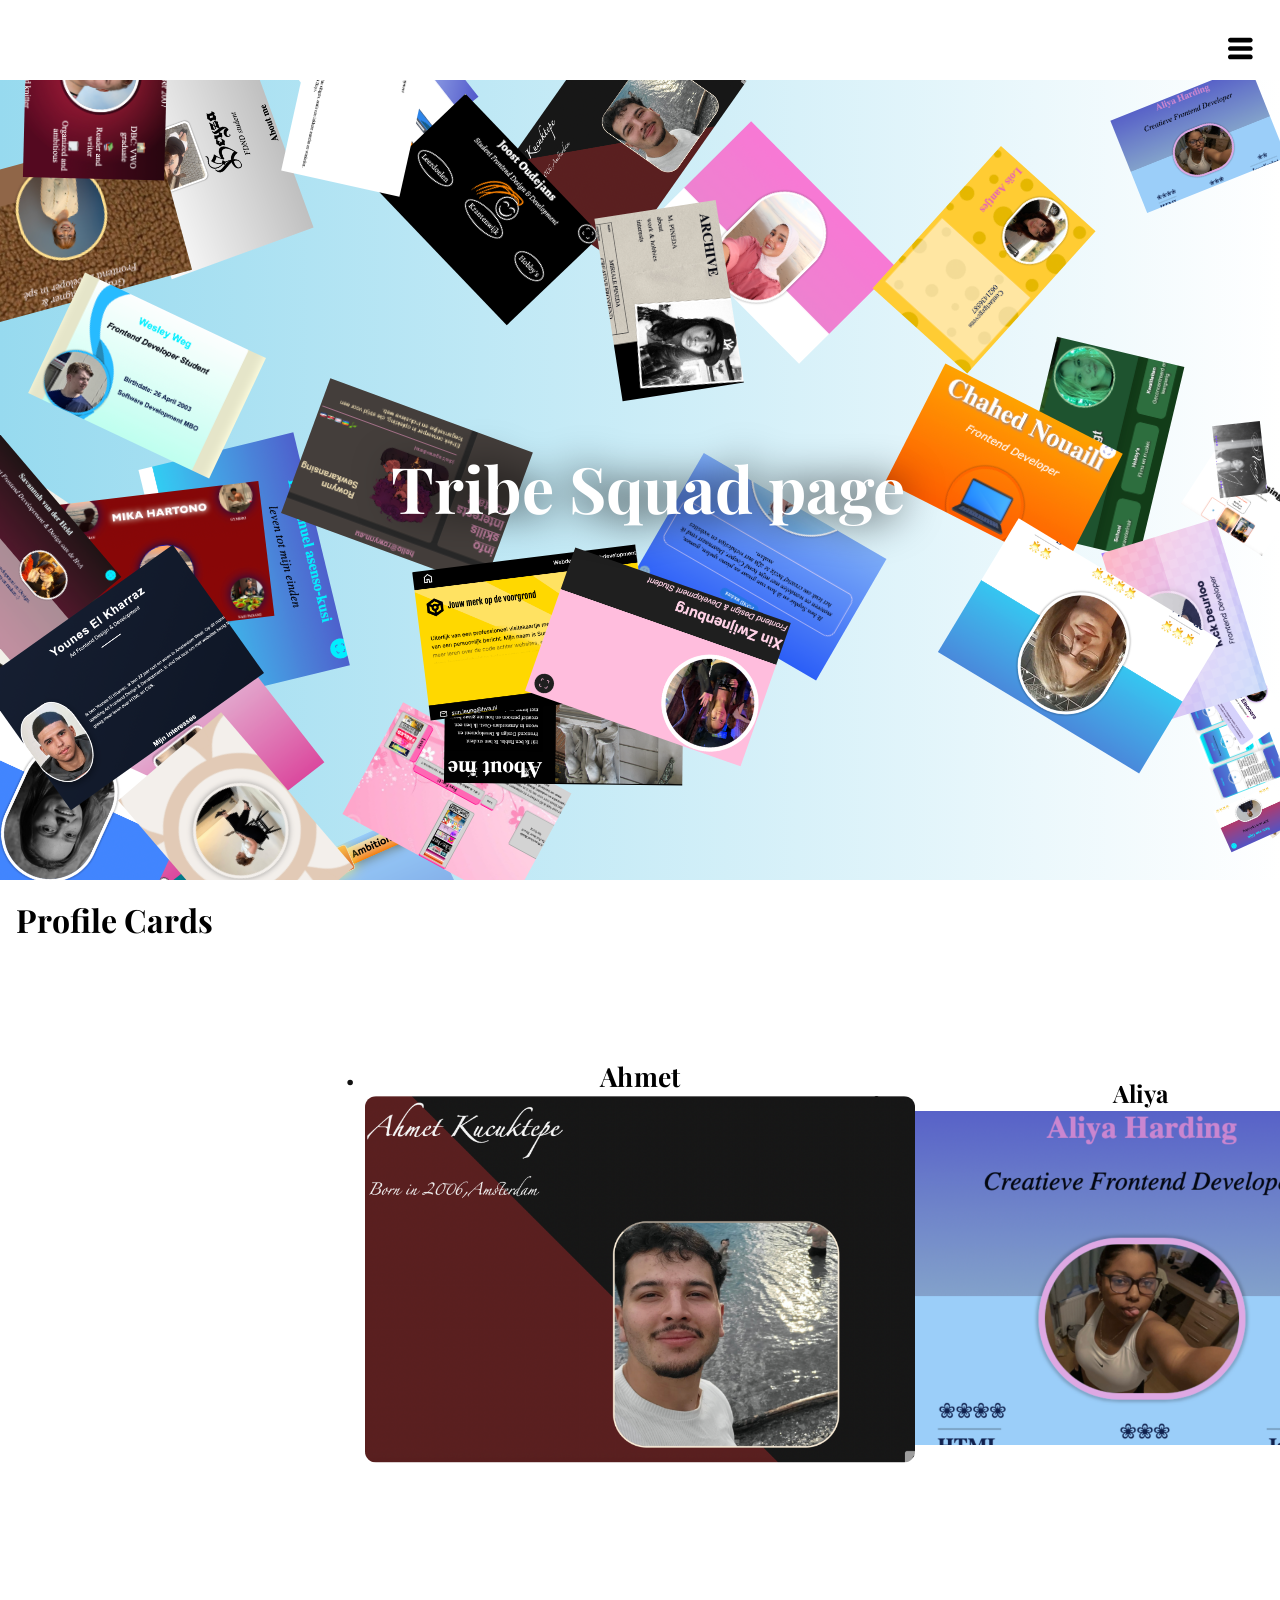
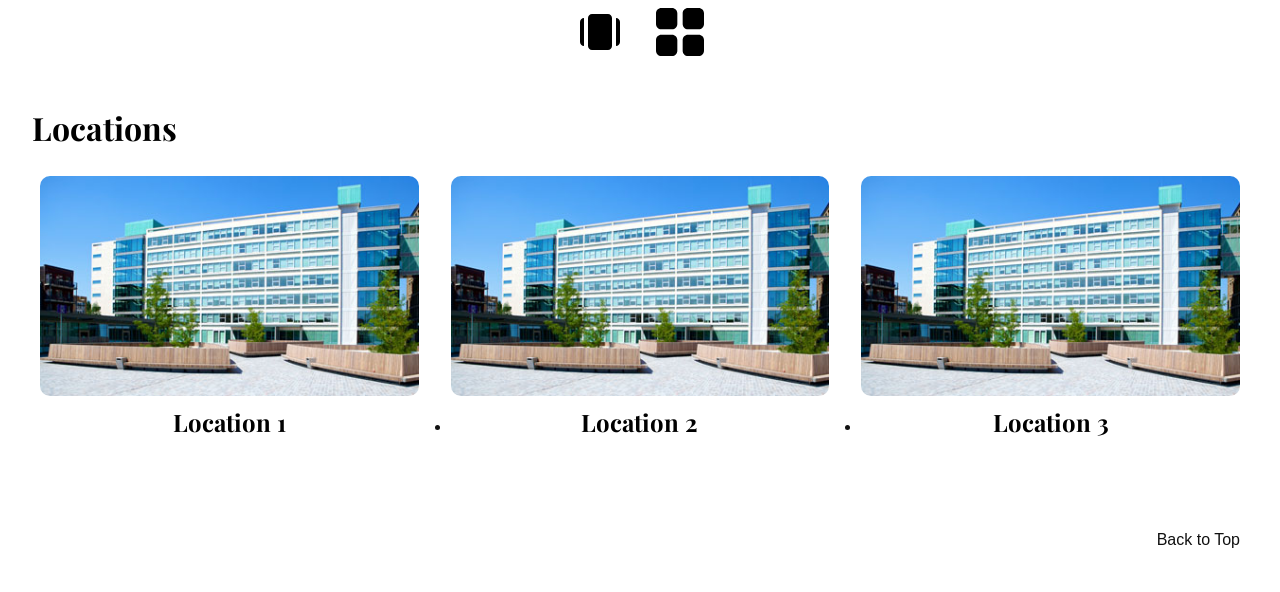
==== commit 693d0060: "added img profilecard" ====
--- a/index.html
+++ b/index.html
@@ -225,6 +225,11 @@
                 </a>
             </li>
             <li>
+                <a href="https://xinjuliette.github.io/your-tribe-profile-card/">
+                    <img src="assets/Xin.png" alt="Xin" title="Xin" width="1772" height="1181">
+                </a>
+            </li>
+            <li>
                 <a href="https://youneselkharraz.github.io/i-love-web/">
                     <img src="assets/Younes.png" alt="Younes" title="Younes" width="1772" height="1181">
                 </a>
@@ -455,6 +460,12 @@
                     <h3>Wesley</h3>
                     <a href="https://toonicwesley.github.io/your-tribe-profile-card/">
                         <img src="assets/Wesley.png" alt="Wesley" width="1772" height="1181">
+                    </a>
+                </li>
+                <li>
+                    <h3>Xin</h3>
+                    <a href="https://xinjuliette.github.io/your-tribe-profile-card/">
+                        <img src="assets/Xin.png" alt="Xin" title="Xin" width="1772" height="1181">
                     </a>
                 </li>
                 <li>
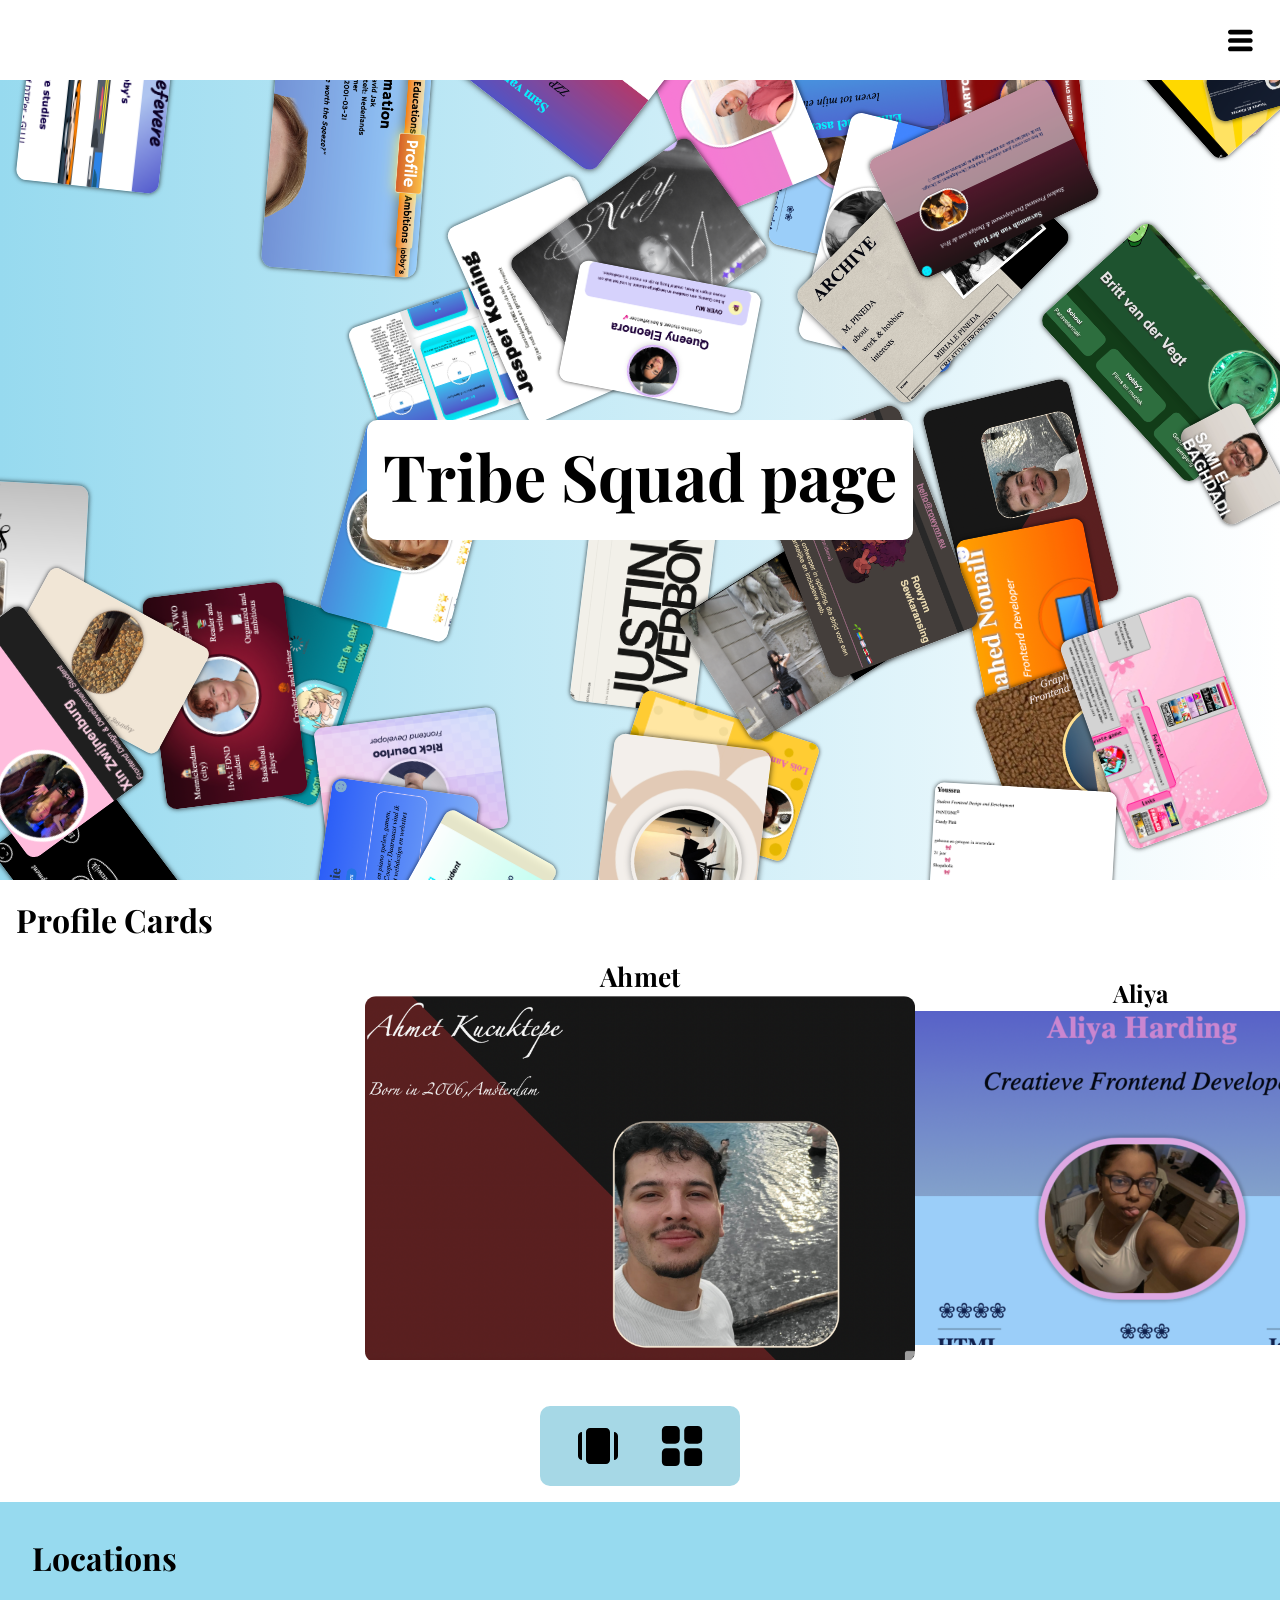
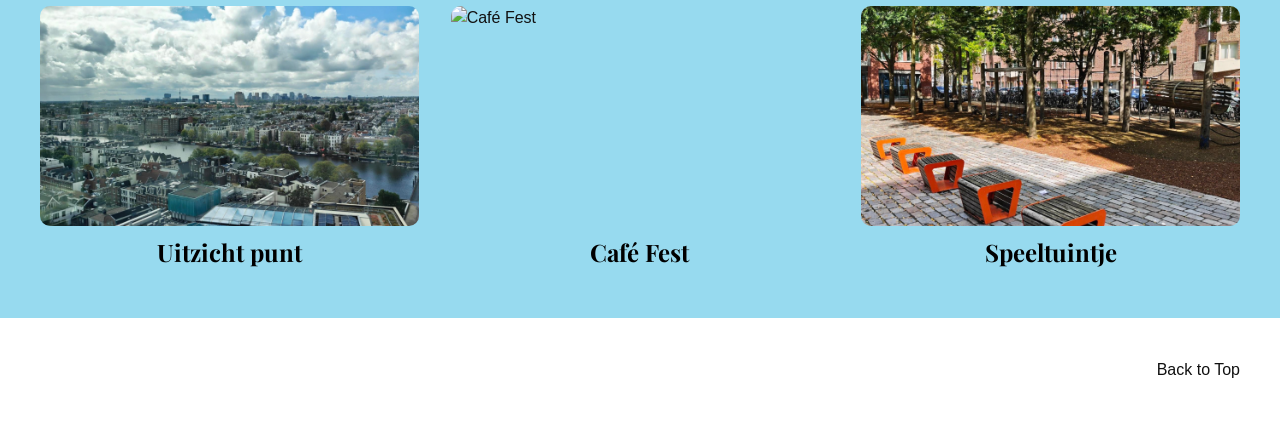
==== commit 2a271d47: "Added locations img foto's toegevoegd en de titels veranderd." ====
--- a/index.html
+++ b/index.html
@@ -499,33 +499,45 @@
             <ul>
                 <li>
                     <a href="template-location.html">
-                        <img src="assets/Location placeholder.jpg" alt="Location 1" width="1200" height="800">
-                    </a>
-                    <h3>Location 1</h3>
-                </li>
-                <li>
-                    <a href="template-location.html">
-                        <img src="assets/Location placeholder.jpg" alt="Location 2" width="1200" height="800">
-                    </a>
-                    <h3>Location 2</h3>
-                </li>
-                <li>
-                    <a href="template-location.html">
-                        <img src="assets/Location placeholder.jpg" alt="Location 3" width="1200" height="800">
-                    </a>
-                    <h3>Location 3</h3>
-                </li>
-                <li>
-                    <a href="template-location.html">
-                        <img src="assets/Location placeholder.jpg" alt="Location 4" width="1200" height="800">
-                    </a>
-                    <h3>Location 4</h3>
-                </li>
-                <li>
-                    <a href="template-location.html">
-                        <img src="assets/Location placeholder.jpg" alt="Location 5" width="1200" height="800">
-                    </a>
-                    <h3>Location 5</h3>
+                        <img src="assets/Uitzicht punt.png" alt="Uitzicht punt" width="1200" height="800">
+                    </a>
+                    <h3>Uitzicht punt</h3>
+                </li>
+                <li>
+                    <a href="template-location.html">
+                        <img src="assets/Café Fest.png" alt="Café Fest" width="1200" height="800">
+                    </a>
+                    <h3>Café Fest</h3>
+                </li>
+                <li>
+                    <a href="template-location.html">
+                        <img src="assets/Speeltuintje.png" alt="Speeltuintje" width="1200" height="800">
+                    </a>
+                    <h3>Speeltuintje</h3>
+                </li>
+                <li>
+                    <a href="template-location.html">
+                        <img src="assets/Student gym.png" alt="Student gym" width="1200" height="800">
+                    </a>
+                    <h3>Student gym</h3>
+                </li>
+                <li>
+                    <a href="template-location.html">
+                        <img src="assets/Coffeecompany.png" alt="Coffeecompany" width="1200" height="800">
+                    </a>
+                    <h3>Coffeecompany</h3>
+                </li>
+                  <li>
+                    <a href="template-location.html">
+                        <img src="assets/Albert Heijn .png" alt="Albert Heijn" width="1200" height="800">
+                    </a>
+                    <h3>Albert Heijn</h3>
+                </li>
+                  <li>
+                    <a href="template-location.html">
+                        <img src="assets/Metro stations.png" alt="Metro stations" width="1200" height="800">
+                    </a>
+                    <h3>Metrostations</h3>
                 </li>
             </ul>
         </section>
--- a/styles/style.css
+++ b/styles/style.css
@@ -109,7 +109,7 @@
    worden verwijderd.
 */
 
-ol {
+ol ,ul{
    list-style: none;
 }
 
--- a/styles/nav.css
+++ b/styles/nav.css
@@ -5,6 +5,7 @@
     display: grid;
     background-color: var(--COLOR_BACKGROUND);
     grid-template-columns: 1fr 80px;
+    grid-template-rows: var(--HEADER_HEIGHT);
     height: var(--HEADER_HEIGHT);
     width: 100%;
     z-index: 1;
@@ -19,14 +20,17 @@
     align-self: center;
     padding-left: var(--SPACING_MEDIUM);
     font-family: var(--FONT_TITLE);
-    font-size: var(--FONT_SIZE_H1);
+    font-size: min(var(--FONT_SIZE_H1), 8vw);
 
     /* MOVE TITLE TO CENTER OF HERO */
     @media (min-width: 30em) {
         justify-self: center;
         transform: translate(40px, calc(calc(var(--HERO_HEIGHT) / 2) + calc(var(--HEADER_HEIGHT)) / 2));
-        filter: drop-shadow(0px 0px 20px rgb(0, 0, 0));
-        color: var(--COLOR_WHITE)
+        background-color: var(--COLOR_BACKGROUND);
+        color: var(--COLOR_BLACK);
+        padding: var(--SPACING_MEDIUM);
+        padding-top: var(--SPACING_SMALL);
+        border-radius: var(--BORDER_RADIUS);
     }
 }
 
--- a/styles/carrousel-grid-cards.css
+++ b/styles/carrousel-grid-cards.css
@@ -2,7 +2,15 @@
 .profile-cards {
     display: grid;
     grid-template-columns: 1fr 80px 1fr 1fr 1fr 80px 1fr;
-    grid-template-rows: 5rem 1fr 80px 1fr min-content;
+    grid-template-rows: 5rem 1fr 80px 1fr 30px min-content;
+}
+
+/* MOBILE PROFILE CARDS */
+
+@media (max-width: 40rem) {
+    .profile-cards {
+        grid-template-rows: 5rem auto;
+    }
 }
 
 /* PLACING THE H2 INSIDE THE GRID */
@@ -75,13 +83,17 @@
 .profile-cards ul {
     grid-column: 1/8;
     grid-row: 2/5;
-    height: var(--PROFILE_CARD_SECTION_HEIGHT);
+    height: 400px;
 
     display: flex;
     flex-direction: row;
 
+    overflow-x: scroll;
+    overflow-y: hidden;
+
     /* SWITH TO VERTICAL CARROUSEL */
     @media (max-width: 40rem) {
+        height: var(--PROFILE_CARD_SECTION_HEIGHT);
         flex-direction: column;
         overflow-y: scroll;
         overflow-x: unset;
@@ -98,8 +110,8 @@
     align-self: center;
     justify-content: flex-start;
 
-    padding-top: var(--SPACING_LARGE);
-    padding-bottom: var(--SPACING_LARGE);
+    padding-top: var(--SPACING_SMALL);
+    padding-bottom: var(--SPACING_SMALL);
 
     overflow-x: scroll;
     scroll-behavior: smooth;
@@ -108,8 +120,8 @@
     scroll-padding: 0 var(--SPACING_MEDIUM);
     padding-left: calc(50% - (350px / 2));
     padding-right: calc(50% - (350px / 2));
-    
-    @media (max-width: 40rem){
+
+    @media (max-width: 40rem) {
         padding-top: calc(50% - (150px / 2));
         padding-bottom: calc(50% - (150px / 2));
     }
@@ -120,6 +132,7 @@
         scroll-snap-align: center;
         scroll-snap-stop: always;
         transition: all 0.2s ease;
+
         /* MOVE TEXT ON TOP OF THE IMAGE */
         @media (max-width: 40rem) {
             display: grid;
@@ -131,6 +144,7 @@
             text-align: center;
             font-size: var(--FONT_SIZE_H3);
             width: min(500px, 60vw);
+
             /* MOVE H3 INTO GRID */
             @media (max-width: 40rem) {
                 grid-column: 1/2;
@@ -148,6 +162,7 @@
             border-radius: var(--BORDER_RADIUS);
 
         }
+
         /* MOVE THE A THAT CONTAINS THE IMAGE INTO THE GRID */
         a {
             @media (max-width: 40rem) {
@@ -164,16 +179,17 @@
         @media (max-width: 40rem) {
             scale: var(--PROFILE_CARD_ACTIVE_SCALE_MOBILE);
         }
-
-        h3 {
-            @media (max-width: 40rem) {
-                z-index: 1;
-                color: var(--COLOR_WHITE);
-            }
-        }
-    }
-
-}
+    }
+
+    h3 {
+        @media (max-width: 40rem) {
+            z-index: 1;
+            color: var(--COLOR_WHITE);
+        }
+    }
+}
+
+
 
 /* END CARRAOUSEL MODE */
 
@@ -190,6 +206,7 @@
     justify-content: space-evenly;
     padding: var(--SPACING_MEDIUM);
     gap: var(--SPACING_MEDIUM);
+    list-style-type: none;
     mask-image: linear-gradient(180deg, rgb(255, 255, 255) 0%, rgba(0, 0, 0, 1) 85%, rgba(255, 255, 255, 0) 100%);
 
     @media (max-width: 40rem) {
@@ -213,6 +230,16 @@
             text-align: center;
             font-size: 2rem;
             width: 100%;
+
+            /* MOVE H3 INTO GRID */
+            @media (max-width: 40rem) {
+                grid-column: 1/2;
+                grid-row: 1/2;
+                color: var(--COLOR_BLACK);
+                text-align: center;
+                padding-left: var(--SPACING_SMALL);
+                filter: drop-shadow(0px 0px 0px var(--COLOR_BLACK));
+            }
         }
 
         img {
@@ -220,6 +247,13 @@
             height: auto;
             border-radius: var(--BORDER_RADIUS);
         }
+
+        a {
+            @media (max-width: 40rem) {
+                grid-column: unset;
+                grid-row: unset;
+            }
+        }
     }
 
     li:nth-child(even) {
@@ -229,7 +263,18 @@
 
 
     li.active {
-        scale: 1.0;
+        scale: 1;
+
+        @media (max-width: 40rem) {
+            scale: 1;
+        }
+
+        h3 {
+            @media (max-width: 40rem) {
+                z-index: 0;
+                color: var(--COLOR_BLACK);
+            }
+        }
     }
 }
 
@@ -238,23 +283,31 @@
 /* STYLING THE PROFILE CARD VIEWING MODE BUTTONS */
 .carrousel-grid-toggle {
     grid-column: 4/5;
-    grid-row: 5/6;
+    grid-row: 7/8;
     padding: var(--SPACING_MEDIUM);
     display: flex;
     flex-direction: row;
-    align-self: center;
-    justify-self: center;
+    align-items: center;
+    justify-content: space-around;
+    background-color: var(--COLOR_BACKGROUND_GRID_CARDS);
+    border-radius: var(--BORDER_RADIUS);
+    margin: var(--SPACING_MEDIUM);
+    width: min(200px, 20vw);
+    height: 80px;
+    z-index: 2;
 }
 
 .carrousel-button,
 .grid-button {
-    width: var(--VIEWING_MODE_BUTTONS_SIZE);
-    height: var(--VIEWING_MODE_BUTTONS_SIZE);
     background: unset;
     border: unset;
-    padding: var(--SPACING_MEDIUM);
-
     transition: all 0.2s ease;
+}
+.carrousel-button{
+    width: 3rem;
+}
+.grid-button {
+    width: 3rem;
 }
 
 .carrousel-button:hover,
--- a/styles/hero.css
+++ b/styles/hero.css
@@ -1,22 +1,66 @@
 /* A BACKGROUND WITH A SET HEIGHT ON THE HERO CONTAINER */
-.hero{
+.hero {
     position: relative;
     width: 100vw;
     height: var(--HERO_HEIGHT);
     overflow: hidden;
     background-image: linear-gradient(0.25turn, var(--COLOR_BACKGROUND_GRADIENT), var(--COLOR_BACKGROUND));
 }
+
 /* CARD PREVIEWS ARE FREE TO MOVE AND START IN THE MIDDLE */
-.hero li{
+.hero li {
     position: absolute;
     list-style: none;
     display: block;
     left: -300px;
-    top: uset;
+
+    transition:
+        all 1s,
+        left var(--duration) var(--delay),
+        top var(--duration) var(--delay);
+
+    transform:
+        rotate(var(--rotation)) 
+        scale(var(--scale));
+    left: var(--x);
+    top: var(--y);
 }
+
 /* IMG RESIZED AND MAINTAINS ASPECT RATIO */
 .hero li img {
     width: 200px;
     height: auto;
     aspect-ratio: auto;
+    border-radius: var(--BORDER_RADIUS);
+    display: block;
+    box-shadow: 0px 0px 5px rgba(0, 0, 0, 0.77);
+    transition:
+        box-shadow 0.2s,
+        scale 0.2s;
+    }
+    
+    /* HOVER ON A HERO IMAGE */
+    .hero li img:hover {
+        --shadow-dist: 1rem;
+        box-shadow:
+        calc(var(--shadow-dist) * (cos(var(--rotation)) + sin(var(--rotation)))) calc(var(--shadow-dist) * (cos(var(--rotation)) - sin(var(--rotation)))) 10px rgba(0, 0, 0, 0.443);
+        scale: 1.1;
+        transition:
+        box-shadow 0.2s cubic-bezier(.08,1.32,.61,1.47),
+        scale 0.2s cubic-bezier(.08,1.32,.61,1.47);
+    }
+
+/* LOOPING ROTATION */
+.hero li:hover {
+    animation: spin 0.7s ease-in-out infinite alternate;
+}
+
+@keyframes spin {
+    from {
+        transform: rotate(var(--rotation)) scale(var(--scale)) rotate(0deg);
+    }
+
+    to {
+        transform: rotate(var(--rotation)) scale(var(--scale)) rotate(2deg);
+    }
 }
--- a/styles/location-scroll-area.css
+++ b/styles/location-scroll-area.css
@@ -2,7 +2,7 @@
 
 .locations {
     padding: var(--SPACING_LARGE);
-    background-color: var(--COLOR_WHITE);
+    background-color: var(--COLOR_ACCENT);
 }
 
 /* LOCATION TITLE */
@@ -63,6 +63,12 @@
     display: block;
 }
 
+/* HIDE SCROLLBAR */
+
+.locations ul::-webkit-scrollbar {
+    display: none;
+}
+
 /* MOBILE */
 
 @media (max-width: 40rem) {
@@ -73,4 +79,11 @@
     .locations li {
         flex-basis: 200px;
     }
+
+    .review-section {
+        display: flex;
+        flex-direction: row;
+        justify-content: center;
+        align-items: flex-start;
+    }
 }
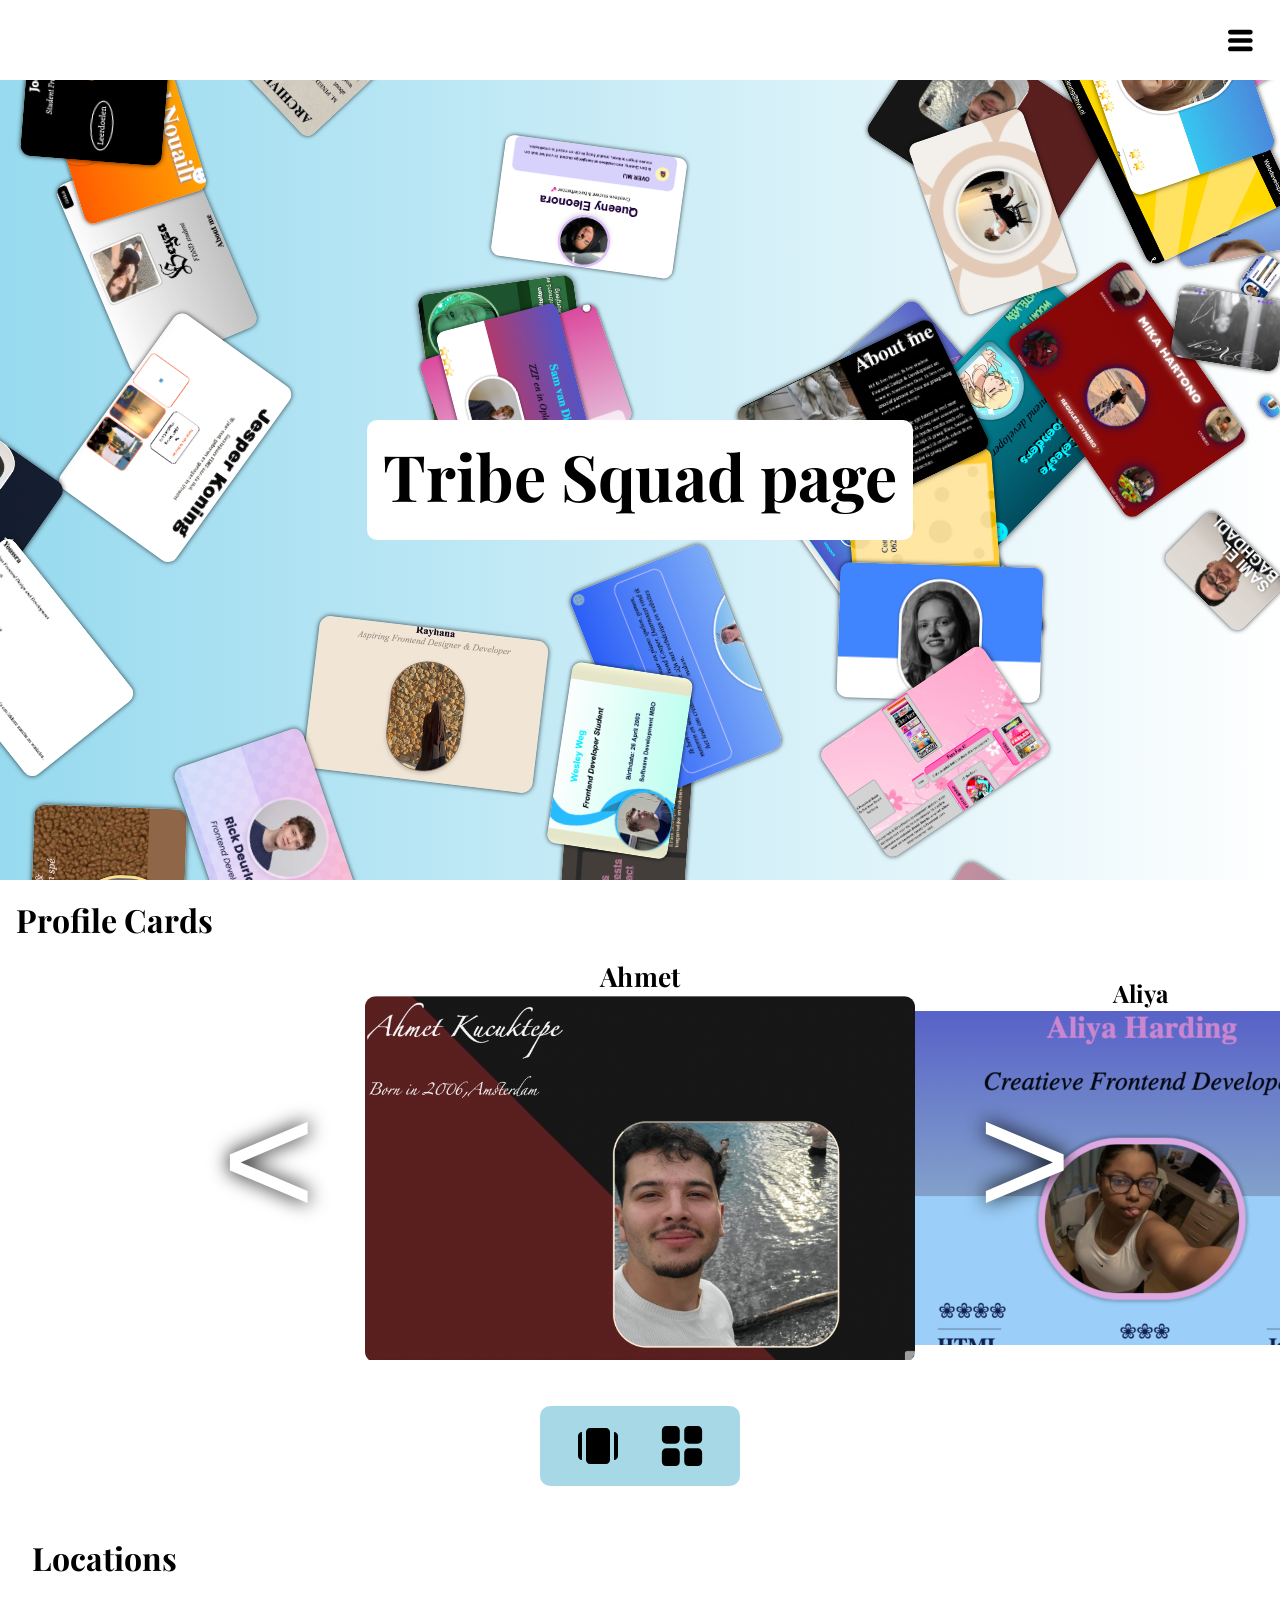
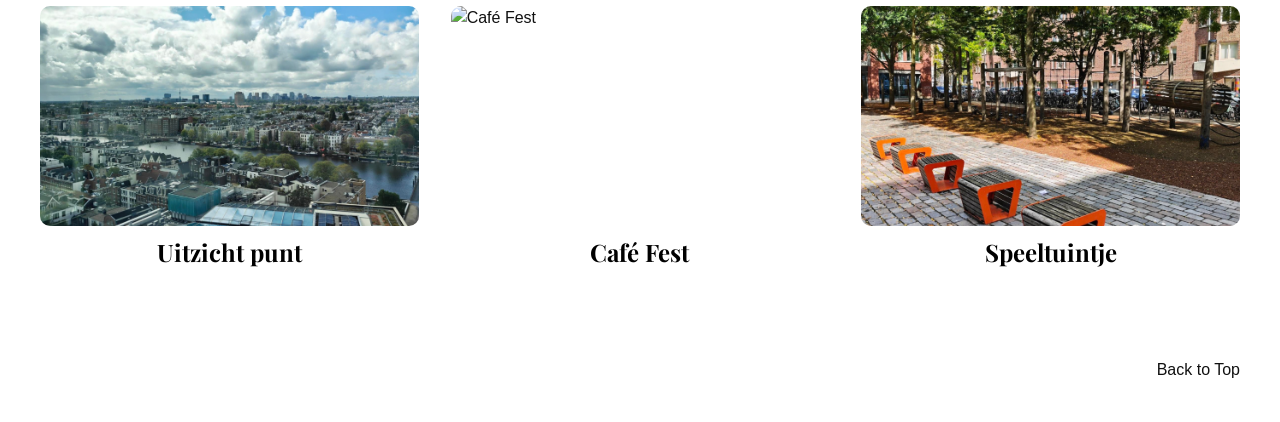
==== commit f9b09e25: "changed arrow buttons de pijltjes doen het nu ook op safari en firefox omdat ze in js zijn gemaakt" ====
--- a/index.html
+++ b/index.html
@@ -245,6 +245,9 @@
         <!-- PROFILE CARDS -->
         <section class="profile-cards" id="profile-cards">
             <h2>Profile Cards</h2>
+            <button class="profile-cards-arrow profile-cards-arrow-left" aria-label="Previous profile cards">
+                &lt;
+            </button>
             <ul>
                 <li>
                     <h3>Ahmet</h3>
@@ -481,6 +484,9 @@
                     </a>
                 </li>
             </ul>
+            <button class="profile-cards-arrow profile-cards-arrow-right" aria-label="Next profile cards">
+                &gt;
+            </button>
             <!-- CAROUSEL/GRID BUTTONS -->
             <div class="carrousel-grid-toggle"> <!-- DIV FOR CAROUSEL/GRID BUTTONS BACKGROUND -->
                 <button class="carrousel-button">
@@ -527,13 +533,13 @@
                     </a>
                     <h3>Coffeecompany</h3>
                 </li>
-                  <li>
+                <li>
                     <a href="template-location.html">
                         <img src="assets/Albert Heijn .png" alt="Albert Heijn" width="1200" height="800">
                     </a>
                     <h3>Albert Heijn</h3>
                 </li>
-                  <li>
+                <li>
                     <a href="template-location.html">
                         <img src="assets/Metro stations.png" alt="Metro stations" width="1200" height="800">
                     </a>
--- a/styles/carrousel-grid-cards.css
+++ b/styles/carrousel-grid-cards.css
@@ -22,63 +22,66 @@
     padding: var(--SPACING_MEDIUM);
 }
 
-/* SETTING THE LOCATION OF THE RIGHT ARROW IN THE GRID */
-.profile-cards ul::scroll-button(right) {
-    content: ">";
-    grid-column: 6/7;
-    grid-row: 3/4;
-}
-
-/* SETTING THE LOCATION OF THE RIGHT ARROW IN THE GRID */
-.profile-cards ul::scroll-button(left) {
-    content: "<";
-    grid-column: 2/3;
-    grid-row: 3/4;
-}
-
-/* HIDING THE ARROWS WHEN THE PROFILE CARDS ARE IN GRID MODE */
-.profile-cards ul.profile-cards-grid::scroll-button(right),
-.profile-cards ul.profile-cards-grid::scroll-button(left) {
+
+/* HIDE ARROWS WHEN PROFILE CARDS ARE IN GRID MODE */
+
+.profile-cards:has(ul.profile-cards-grid) .profile-cards-arrow {
     display: none;
 }
 
 /* START STYLING THE ARROW BUTTONS */
-.profile-cards ul::scroll-button(right),
-.profile-cards ul::scroll-button(left) {
-
-    /* HIDE WHEN SCREEN GOES TO MOBILE */
-    @media (max-width: 40rem) {
-        display: none;
-    }
-
+
+.profile-cards-arrow {
     background-color: unset;
     border: unset;
     outline: unset;
+
     font-size: var(--ARROW_BUTTON_SCALE);
     color: var(--COLOR_WHITE);
     font-family: var(--FONT_FAMILY_ARROW_ICONS);
     text-align: center;
-    text-justify: center;
-    padding-bottom: var(--SPACING_MEDIUM);
+
+    cursor: pointer;
+
     filter: drop-shadow(0px 0px 10px var(--COLOR_BLACK));
 
     transition: all 0.2s ease;
-}
-
-.profile-cards ul::scroll-button(right):hover,
-.profile-cards ul::scroll-button(left):hover,
-.profile-cards ul::scroll-button(right):focus,
-.profile-cards ul::scroll-button(left):focus {
+
+    z-index: 2;
+}
+
+.profile-cards-arrow-left {
+    grid-column: 2/3;
+    grid-row: 2/5;
+    align-self: center;
+}
+
+.profile-cards-arrow-right {
+    grid-column: 6/7;
+    grid-row: 2/5;
+    align-self: center;
+}
+
+.profile-cards-arrow:hover,
+.profile-cards-arrow:focus {
     scale: 1.2;
     filter: drop-shadow(0px 0px 20px var(--COLOR_BLACK));
 }
 
-.profile-cards ul::scroll-button(right):active,
-.profile-cards ul::scroll-button(left):active {
+.profile-cards-arrow:active {
     scale: 0.9;
 }
 
+/* HIDE ARROWS WHEN SCREEN GOES TO MOBILE */
+
+@media (max-width: 40rem) {
+    .profile-cards-arrow {
+        display: none;
+    }
+}
+
 /* END STYLING THE ARROW BUTTONS */
+
 /* STYLING FOR THE PROFILE CARDS IN CARRAOUSEL MODE */
 .profile-cards ul {
     grid-column: 1/8;
@@ -89,20 +92,25 @@
     flex-direction: row;
 
     overflow-x: scroll;
-    overflow-y: hidden;
+    overflow-y: clip;
 
     /* SWITH TO VERTICAL CARROUSEL */
     @media (max-width: 40rem) {
-        height: var(--PROFILE_CARD_SECTION_HEIGHT);
+        height: 470px;
+        width: 80%;
+        justify-self: center;
+
         flex-direction: column;
         overflow-y: scroll;
-        overflow-x: unset;
+        overflow-x: clip;
+
         scroll-snap-type: y mandatory;
         scroll-padding: var(--SPACING_MEDIUM) 0px;
+
         padding-left: 0;
         padding-right: 0;
-        padding-top: calc(50% - (300px / 2));
-        padding-bottom: calc(50% - (300px / 2));
+        padding-top: var(--SPACING_MEDIUM);
+        padding-bottom: var(--SPACING_MEDIUM);
     }
 
     /* END SWITCH TO CARROUSEL */
@@ -138,6 +146,7 @@
             display: grid;
             grid-template-columns: 1fr;
             grid-template-rows: min-content 1fr;
+            max-width: 100%;
         }
 
         h3 {
@@ -210,10 +219,14 @@
     mask-image: linear-gradient(180deg, rgb(255, 255, 255) 0%, rgba(0, 0, 0, 1) 85%, rgba(255, 255, 255, 0) 100%);
 
     @media (max-width: 40rem) {
-        flex-direction: row;
-        flex-wrap: wrap;
+        display: grid;
+        grid-template-columns: repeat(2, minmax(0, 1fr));
+        gap: var(--SPACING_MEDIUM);
+
+        flex-direction: unset;
+        flex-wrap: unset;
         overflow-y: scroll;
-        overflow-x: unset;
+        overflow-x: clip;
         scroll-snap-type: y mandatory;
     }
 
@@ -225,6 +238,12 @@
         border-radius: var(--BORDER_RADIUS);
         padding: 1rem;
 
+        @media (max-width: 40rem) {
+            width: 100%;
+            min-width: 0;
+            padding: var(--SPACING_SMALL);
+        }
+
 
         h3 {
             text-align: center;
@@ -237,6 +256,8 @@
                 grid-row: 1/2;
                 color: var(--COLOR_BLACK);
                 text-align: center;
+                font-size: 1.2rem;
+                line-height: 1.2;
                 padding-left: var(--SPACING_SMALL);
                 filter: drop-shadow(0px 0px 0px var(--COLOR_BLACK));
             }
@@ -303,9 +324,11 @@
     border: unset;
     transition: all 0.2s ease;
 }
-.carrousel-button{
+
+.carrousel-button {
     width: 3rem;
 }
+
 .grid-button {
     width: 3rem;
 }
--- a/styles/location-scroll-area.css
+++ b/styles/location-scroll-area.css
@@ -2,7 +2,7 @@
 
 .locations {
     padding: var(--SPACING_LARGE);
-    background-color: var(--COLOR_ACCENT);
+    background-color: var(--COLOR_BACKGROUND);
 }
 
 /* LOCATION TITLE */
@@ -63,12 +63,6 @@
     display: block;
 }
 
-/* HIDE SCROLLBAR */
-
-.locations ul::-webkit-scrollbar {
-    display: none;
-}
-
 /* MOBILE */
 
 @media (max-width: 40rem) {
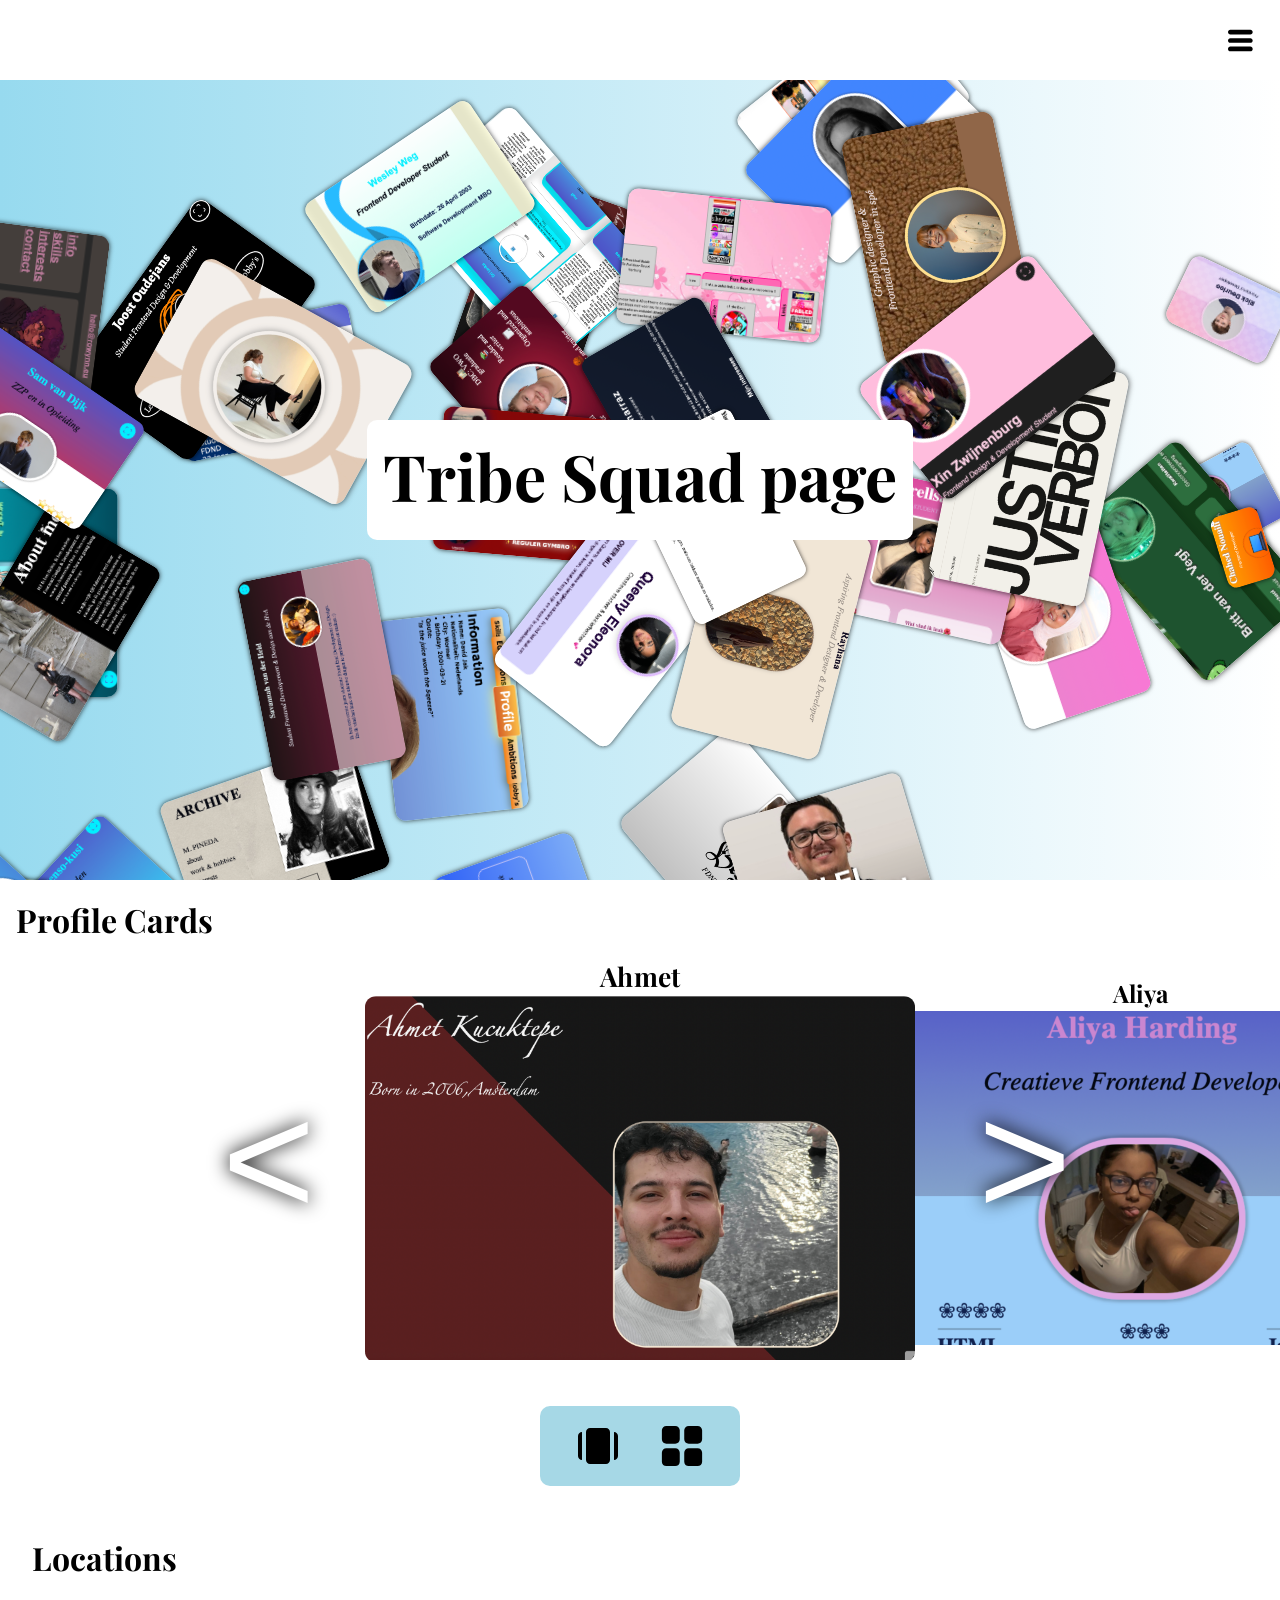
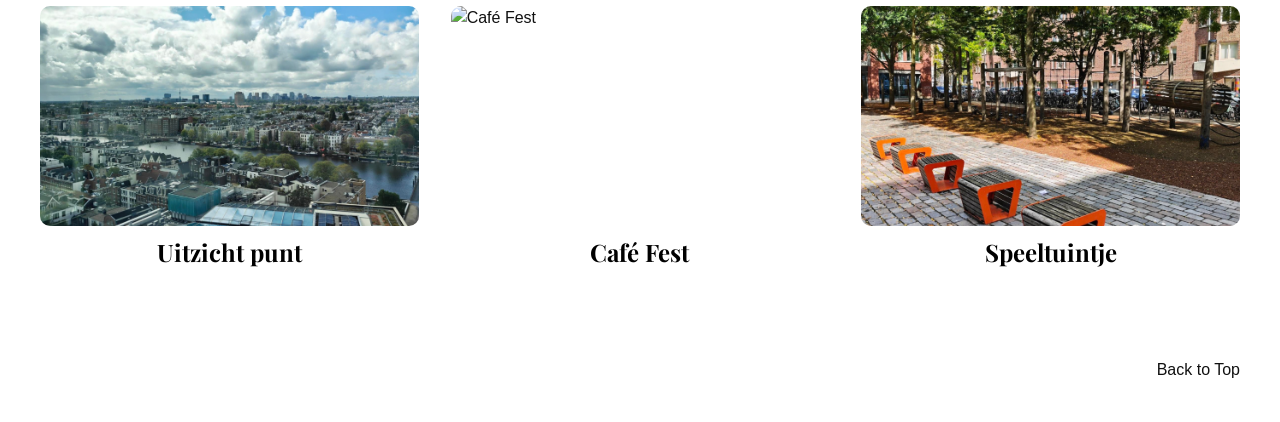
==== commit 983262c4: "changed links to html de links gaan nu naar de juiste html" ====
--- a/index.html
+++ b/index.html
@@ -504,43 +504,43 @@
             <h2>Locations</h2>
             <ul>
                 <li>
-                    <a href="template-location.html">
+                    <a href="uitzicht-location.html">
                         <img src="assets/Uitzicht punt.png" alt="Uitzicht punt" width="1200" height="800">
                     </a>
                     <h3>Uitzicht punt</h3>
                 </li>
                 <li>
-                    <a href="template-location.html">
+                    <a href="cafefest-location.html">
                         <img src="assets/Café Fest.png" alt="Café Fest" width="1200" height="800">
                     </a>
                     <h3>Café Fest</h3>
                 </li>
                 <li>
-                    <a href="template-location.html">
+                    <a href="speeltuin-location.html">
                         <img src="assets/Speeltuintje.png" alt="Speeltuintje" width="1200" height="800">
                     </a>
                     <h3>Speeltuintje</h3>
                 </li>
                 <li>
-                    <a href="template-location.html">
+                    <a href="gym-location.html">
                         <img src="assets/Student gym.png" alt="Student gym" width="1200" height="800">
                     </a>
                     <h3>Student gym</h3>
                 </li>
                 <li>
-                    <a href="template-location.html">
+                    <a href="coffecomp-location.html">
                         <img src="assets/Coffeecompany.png" alt="Coffeecompany" width="1200" height="800">
                     </a>
                     <h3>Coffeecompany</h3>
                 </li>
                 <li>
-                    <a href="template-location.html">
+                    <a href="Albertheijn-location.html">
                         <img src="assets/Albert Heijn .png" alt="Albert Heijn" width="1200" height="800">
                     </a>
                     <h3>Albert Heijn</h3>
                 </li>
                 <li>
-                    <a href="template-location.html">
+                    <a href="metro-location.html">
                         <img src="assets/Metro stations.png" alt="Metro stations" width="1200" height="800">
                     </a>
                     <h3>Metrostations</h3>
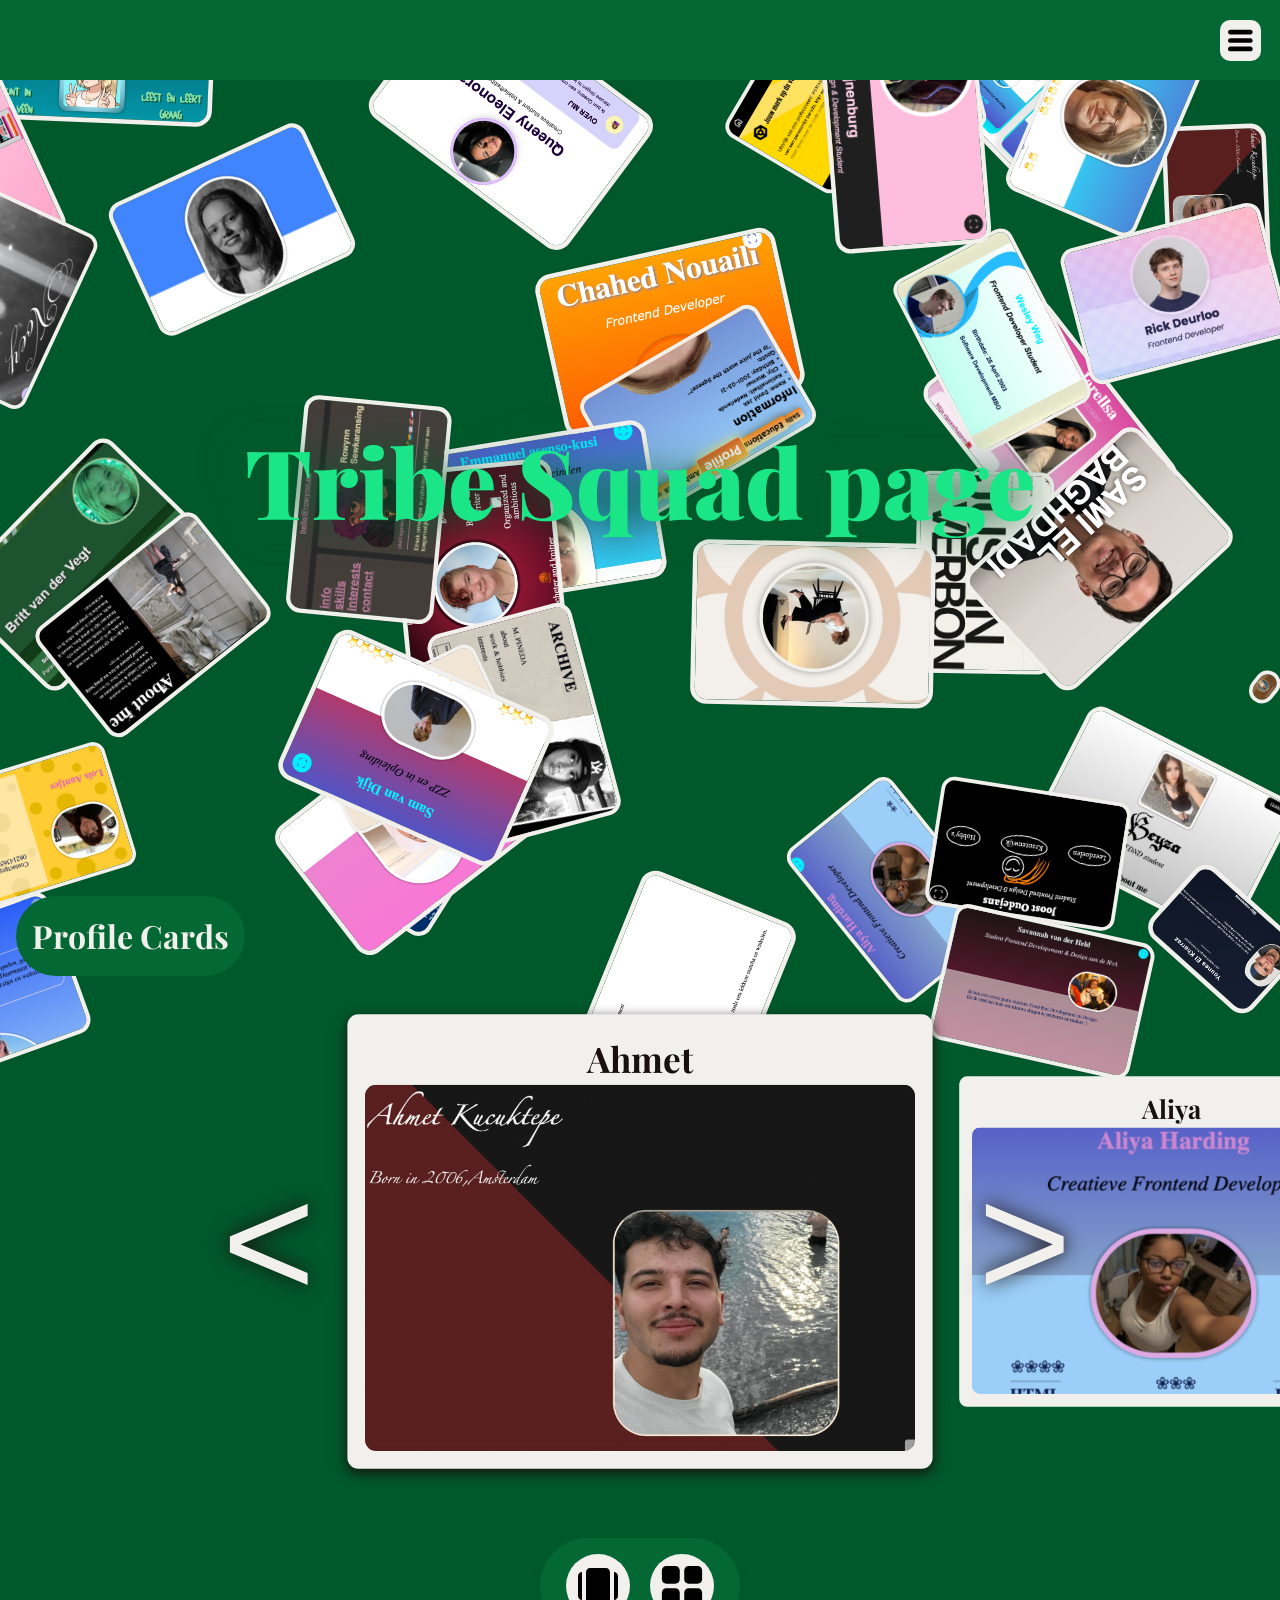
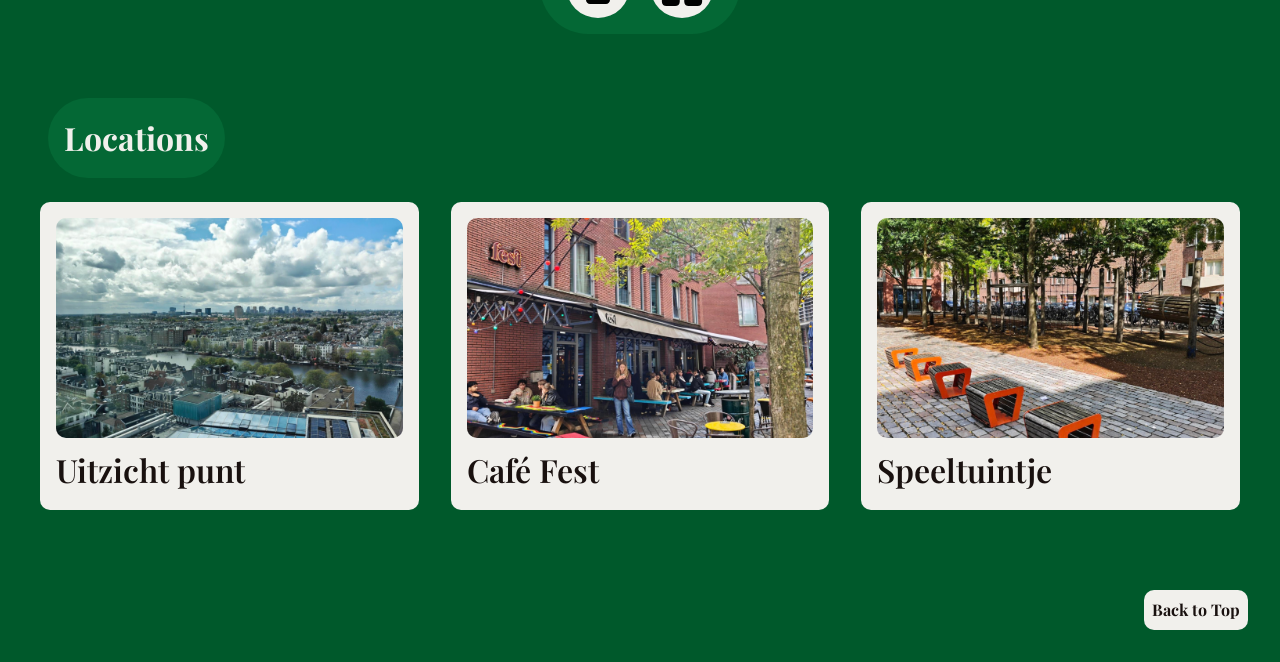
==== commit da3be336: "Changed: image paths and names" ====
--- a/index.html
+++ b/index.html
@@ -511,7 +511,7 @@
                 </li>
                 <li>
                     <a href="cafefest-location.html">
-                        <img src="assets/Café Fest.png" alt="Café Fest" width="1200" height="800">
+                        <img src="assets/cafe-fest.png" alt="Café Fest" width="1200" height="800">
                     </a>
                     <h3>Café Fest</h3>
                 </li>
@@ -534,7 +534,7 @@
                     <h3>Coffeecompany</h3>
                 </li>
                 <li>
-                    <a href="Albertheijn-location.html">
+                    <a href="ah-location.html">
                         <img src="assets/Albert Heijn .png" alt="Albert Heijn" width="1200" height="800">
                     </a>
                     <h3>Albert Heijn</h3>
--- a/styles/style.css
+++ b/styles/style.css
@@ -8,26 +8,23 @@
 
 :root {
    /* TYPOGRAPHY */
-   --FONT_FAMILY: Arial, sans-serif;
+   --FONT_FAMILY: 'Playfair Display', sans-serif;
    --FONT_FAMILY_ARROW_ICONS: "Comic Relief", sans-serif;
    --FONT_TITLE: 'Playfair Display', serif;
    --FONT_SIZE: 1rem;
-   --FONT_SIZE_H1: 4rem;
+   --FONT_SIZE_H1: 6rem;
    --FONT_SIZE_H2: 2rem;
-   --FONT_SIZE_H3: 1.5rem;
+   --FONT_SIZE_H3: 2rem;
    --LINE_HEIGHT: 1.5;
 
    /* COLORS */
-   --COLOR_BACKGROUND: #ffffff;
-   --COLOR_BACKGROUND_HIGHLIGHT: #97daef;
-   --COLOR_BACKGROUND_BUTTON: #e4e4e4;
-   --COLOR_BACKGROUND_ACTIVE: #696969;
-   --COLOR_BACKGROUND_GRADIENT: #97daef;
-   --COLOR_BACKGROUND_GRID_CARDS: #a6d8e6;
-   --COLOR_ACCENT: #97daef;
-   --COLOR_WHITE: #ffffff;
-   --COLOR_BLACK: #000000;
-   --COLOR_TEXT: #111111;
+   --COLOR_MAIN: #00592B;
+   --COLOR_SECONDARY: #046835;
+   --COLOR_ACCENT: #F47FE0;
+   --COLOR_TITLE: #1AE687;
+   --COLOR_WHITE: #F1F0EC;
+   --COLOR_BLACK: #19110F;
+
 
    /* SPACING */
    --SPACING_SMALL: 0.5rem;
@@ -37,7 +34,6 @@
    /* BORDERS */
    --BORDER_RADIUS: 10px;
    --BORDER_WITDH: 1px;
-   --BORDER_COLOR: #000000;
 
    /* HEADER */
    --HEADER_HEIGHT: 5rem;
@@ -48,7 +44,7 @@
    /* PROFILE CARDS SECTION */
    --PROFILE_CARD_SECTION_HEIGHT: 600px;
    --PROFILE_CARD_ACTIVE_SCALE: 1.1;
-   --PROFILE_CARD_ACTIVE_SCALE_MOBILE: 1.3;
+   --PROFILE_CARD_ACTIVE_SCALE_MOBILE: 1;
    --PROFILE_CARD_GRID_MIN_WIDTH: 250px;
 
    /* ARROW BUTTONS */
@@ -96,8 +92,8 @@
    van de website.
 */
 body {
-   background-color: var(--COLOR_BACKGROUND);
-   color: var(--COLOR_TEXT);
+   background-color: var(--COLOR_MAIN);
+   color: var(--COLOR_BLACK);
    font-family: var(--FONT_FAMILY);
    font-size: var(--FONT_SIZE);
    line-height: var(--LINE_HEIGHT);
@@ -109,7 +105,8 @@
    worden verwijderd.
 */
 
-ol ,ul{
+ol,
+ul {
    list-style: none;
 }
 
@@ -149,5 +146,19 @@
 h3 {
    font-family: var(--FONT_TITLE);
    font-weight: 700;
+   color: var(--COLOR_WHITE);
+}
+
+h3 {
    color: var(--COLOR_BLACK);
+}
+
+h2 {
+   background-color: var(--COLOR_SECONDARY);
+   padding: var(--SPACING_MEDIUM);
+   font-size: var(--FONT_SIZE_H2);
+   border-radius: 9999px;
+   width: min-content;
+   white-space: nowrap;
+   margin: var(--SPACING_MEDIUM);
 }
--- a/styles/nav.css
+++ b/styles/nav.css
@@ -3,7 +3,7 @@
     position: sticky;
     top: 0;
     display: grid;
-    background-color: var(--COLOR_BACKGROUND);
+    background-color: var(--COLOR_SECONDARY);
     grid-template-columns: 1fr 80px;
     grid-template-rows: var(--HEADER_HEIGHT);
     height: var(--HEADER_HEIGHT);
@@ -21,16 +21,18 @@
     padding-left: var(--SPACING_MEDIUM);
     font-family: var(--FONT_TITLE);
     font-size: min(var(--FONT_SIZE_H1), 8vw);
+    color: var(--COLOR_TITLE);
+    font-weight: 900;
+    pointer-events: none;
 
     /* MOVE TITLE TO CENTER OF HERO */
     @media (min-width: 30em) {
         justify-self: center;
         transform: translate(40px, calc(calc(var(--HERO_HEIGHT) / 2) + calc(var(--HEADER_HEIGHT)) / 2));
-        background-color: var(--COLOR_BACKGROUND);
-        color: var(--COLOR_BLACK);
+        /* background-color: var(--COLOR_WHITE); */
+        /* border-radius: var(--BORDER_RADIUS); */
         padding: var(--SPACING_MEDIUM);
-        padding-top: var(--SPACING_SMALL);
-        border-radius: var(--BORDER_RADIUS);
+        filter: drop-shadow(0px 0px 20px var(--COLOR_MAIN));
     }
 }
 
@@ -46,8 +48,8 @@
 button[popovertarget] {
     padding: var(--SPACING_SMALL);
     border-radius: var(--BORDER_RADIUS);
-    background-color: var(--COLOR_BACKGROUND);
-    color: var(--COLOR_TEXT);
+    background-color: var(--COLOR_WHITE);
+    color: var(--COLOR_BLACK);
     border: 0;
     justify-self: center;
     cursor: pointer;
@@ -56,15 +58,16 @@
 
 button[popovertarget]:hover,
 button[popovertarget]:focus-visible {
-    background-color: var(--COLOR_BACKGROUND_HIGHLIGHT);
+    background-color: var(--COLOR_ACCENT);
 }
 
 button[popovertarget]:active {
-    background-color: var(--COLOR_BACKGROUND_ACTIVE);
+    background-color: var(--COLOR_MAIN);
 }
 
 /* POPOVER STYLING AND TRANSITION */
 [popover] {
+    font-weight: 700;
     z-index: -1;
     transition:
         opacity 0.2s ease,
@@ -76,7 +79,7 @@
 /* POPOVER OPEN STATE */
 [popover]:popover-open {
     border: 0;
-    background-color: var(--COLOR_BACKGROUND);
+    background-color: var(--COLOR_SECONDARY);
     border-radius: 0 0 var(--BORDER_RADIUS) var(--BORDER_RADIUS);
     inset: var(--HEADER_HEIGHT) var(--SPACING_MEDIUM) auto auto;
     transform: translateX(0);
@@ -100,17 +103,17 @@
         margin: var(--SPACING_SMALL);
         padding: var(--SPACING_SMALL);
         border-radius: var(--BORDER_RADIUS);
-        background-color: var(--COLOR_BACKGROUND_BUTTON);
-        color: var(--COLOR_TEXT);
+        background-color: var(--COLOR_WHITE);
+        color: var(--COLOR_BLACK);
         transition: background-color 0.2s ease;
     }
 
     a:hover,
     a:focus-visible {
-        background-color: var(--COLOR_BACKGROUND_HIGHLIGHT);
+        background-color: var(--COLOR_ACCENT);
     }
 
     a:active {
-        background-color: var(--COLOR_BACKGROUND_ACTIVE);
+        background-color: var(--COLOR_MAIN);
     }
 }
--- a/styles/footer.css
+++ b/styles/footer.css
@@ -13,8 +13,11 @@
     padding: var(--SPACING_SMALL);
     border: 0;
     border-radius: var(--BORDER_RADIUS);
-    background-color: var(--COLOR_BACKGROUND);
+    background-color: var(--COLOR_WHITE);
     color: var(--COLOR_TEXT);
+    text-align: center;
+    font-weight: 700;
+    font-family: var(--FONT_TITLE);
     text-decoration: none;
     transition: background-color 0.2s ease;
 }
@@ -23,7 +26,7 @@
 
 footer a:hover,
 footer a:focus-visible {
-    background-color: var(--COLOR_BACKGROUND_HIGHLIGHT);
+    background-color: var(--COLOR_ACCENT);
 }
 
 /* Focus-effect */
--- a/styles/carrousel-grid-cards.css
+++ b/styles/carrousel-grid-cards.css
@@ -2,7 +2,7 @@
 .profile-cards {
     display: grid;
     grid-template-columns: 1fr 80px 1fr 1fr 1fr 80px 1fr;
-    grid-template-rows: 5rem 1fr 80px 1fr 30px min-content;
+    grid-template-rows: max-content 1fr 80px 1fr 30px min-content;
 }
 
 /* MOBILE PROFILE CARDS */
@@ -18,8 +18,8 @@
     grid-column: 1/8;
     grid-row: 1/2;
     align-self: center;
-    font-size: var(--FONT_SIZE_H2);
-    padding: var(--SPACING_MEDIUM);
+    margin-top: var(--SPACING_MEDIUM);
+    z-index: 1;
 }
 
 
@@ -82,11 +82,11 @@
 
 /* END STYLING THE ARROW BUTTONS */
 
-/* STYLING FOR THE PROFILE CARDS IN CARRAOUSEL MODE */
+/* STYLING FOR THE PROFILE CARDS IN CARROUSEL MODE */
 .profile-cards ul {
     grid-column: 1/8;
     grid-row: 2/5;
-    height: 400px;
+    height: 500px;
 
     display: flex;
     flex-direction: row;
@@ -94,10 +94,9 @@
     overflow-x: scroll;
     overflow-y: clip;
 
-    /* SWITH TO VERTICAL CARROUSEL */
+    /* SWITCH TO VERTICAL CARROUSEL */
     @media (max-width: 40rem) {
         height: 470px;
-        width: 80%;
         justify-self: center;
 
         flex-direction: column;
@@ -128,8 +127,10 @@
     scroll-padding: 0 var(--SPACING_MEDIUM);
     padding-left: calc(50% - (350px / 2));
     padding-right: calc(50% - (350px / 2));
-
+    
     @media (max-width: 40rem) {
+        padding-left: unset;
+        padding-right: unset;
         padding-top: calc(50% - (150px / 2));
         padding-bottom: calc(50% - (150px / 2));
     }
@@ -140,6 +141,10 @@
         scroll-snap-align: center;
         scroll-snap-stop: always;
         transition: all 0.2s ease;
+        background: var(--COLOR_WHITE);
+        border-radius: var(--BORDER_RADIUS);
+        padding: var(--SPACING_MEDIUM);
+        scale: 0.8;
 
         /* MOVE TEXT ON TOP OF THE IMAGE */
         @media (max-width: 40rem) {
@@ -169,7 +174,6 @@
             width: 100%;
             height: auto;
             border-radius: var(--BORDER_RADIUS);
-
         }
 
         /* MOVE THE A THAT CONTAINS THE IMAGE INTO THE GRID */
@@ -184,6 +188,7 @@
 
     li.active {
         scale: var(--PROFILE_CARD_ACTIVE_SCALE);
+        box-shadow: 0 4px 12px var(--COLOR_BLACK);
 
         @media (max-width: 40rem) {
             scale: var(--PROFILE_CARD_ACTIVE_SCALE_MOBILE);
@@ -214,9 +219,7 @@
     align-self: flex-start;
     justify-content: space-evenly;
     padding: var(--SPACING_MEDIUM);
-    gap: var(--SPACING_MEDIUM);
     list-style-type: none;
-    mask-image: linear-gradient(180deg, rgb(255, 255, 255) 0%, rgba(0, 0, 0, 1) 85%, rgba(255, 255, 255, 0) 100%);
 
     @media (max-width: 40rem) {
         display: grid;
@@ -231,7 +234,7 @@
     }
 
     li {
-        background: var(--COLOR_BACKGROUND_GRID_CARDS);
+        background: var(--COLOR_WHITE);
         transition: all 0.2s ease;
         flex: 1 1 auto;
         width: 250px;
@@ -310,11 +313,11 @@
     flex-direction: row;
     align-items: center;
     justify-content: space-around;
-    background-color: var(--COLOR_BACKGROUND_GRID_CARDS);
-    border-radius: var(--BORDER_RADIUS);
+    background-color: var(--COLOR_SECONDARY);
+    border-radius: 9999px;
     margin: var(--SPACING_MEDIUM);
     width: min(200px, 20vw);
-    height: 80px;
+    height: auto;
     z-index: 2;
 }
 
@@ -323,14 +326,15 @@
     background: unset;
     border: unset;
     transition: all 0.2s ease;
-}
-
-.carrousel-button {
-    width: 3rem;
-}
-
-.grid-button {
-    width: 3rem;
+    width: 4rem;
+    height: 4rem;
+    background-color: var(--COLOR_WHITE);
+    border-radius: 9999px;
+    img{
+        height: 100%;
+        width: 100%;
+        padding: var(--SPACING_SMALL);
+    }
 }
 
 .carrousel-button:hover,
@@ -338,11 +342,13 @@
 .carrousel-button:focus,
 .grid-button:focus {
     scale: 1.2;
+    background-color: var(--COLOR_ACCENT);
 }
 
 .carrousel-button:active,
 .grid-button:active {
     scale: 0.9;
+    background-color: var(--COLOR_MAIN);
 }
 
 /* END VIEWING MODE BUTTONS */
--- a/styles/hero.css
+++ b/styles/hero.css
@@ -3,8 +3,7 @@
     position: relative;
     width: 100vw;
     height: var(--HERO_HEIGHT);
-    overflow: hidden;
-    background-image: linear-gradient(0.25turn, var(--COLOR_BACKGROUND_GRADIENT), var(--COLOR_BACKGROUND));
+    overflow-x: clip;
 }
 
 /* CARD PREVIEWS ARE FREE TO MOVE AND START IN THE MIDDLE */
@@ -34,6 +33,7 @@
     border-radius: var(--BORDER_RADIUS);
     display: block;
     box-shadow: 0px 0px 5px rgba(0, 0, 0, 0.77);
+    outline: 0.3rem solid var(--COLOR_WHITE);
     transition:
         box-shadow 0.2s,
         scale 0.2s;
--- a/styles/location-scroll-area.css
+++ b/styles/location-scroll-area.css
@@ -2,16 +2,8 @@
 
 .locations {
     padding: var(--SPACING_LARGE);
-    background-color: var(--COLOR_BACKGROUND);
 }
 
-/* LOCATION TITLE */
-
-.locations h2 {
-    margin-bottom: var(--SPACING_MEDIUM);
-    font-family: var(--FONT_TITLE);
-    font-size: 2rem;
-}
 
 /* LOCATION SCROLL AREA */
 
@@ -23,12 +15,17 @@
     padding: var(--SPACING_SMALL);
     padding-bottom: var(--SPACING_MEDIUM);
     scroll-behavior: smooth;
+    scrollbar-color: var(--COLOR_WHITE) transparent;
 }
 
 /* LOCATION CARDS */
 
 .locations li {
     flex: 0 0 calc((100% - (2 * var(--SPACING_LARGE))) / 3);
+    background-color: var(--COLOR_WHITE);
+    padding: var(--SPACING_MEDIUM);
+    border-radius: var(--BORDER_RADIUS);
+    transition: transform 0.2s ease, box-shadow 0.2s ease;
 }
 
 /* LOCATION IMAGES */
@@ -39,21 +36,21 @@
     height: 220px;
     object-fit: cover;
     border-radius: var(--BORDER_RADIUS);
-    transition: transform 0.2s ease, box-shadow 0.2s ease;
 }
 
 /* LOCATION IMAGE HOVER */
 
-.locations li img:hover {
-    transform: scale(1.03);
+.locations li:hover {
+    transform: scale(1.06);
     box-shadow: 0 4px 12px rgb(0 0 0 / 25%);
 }
 
 /* LOCATION TITLES */
 
 .locations li h3 {
+    font-weight: 600;
     margin-top: var(--SPACING_SMALL);
-    text-align: center;
+    text-align: left;
     font-size: var(--FONT_SIZE_H3);
 }
 
